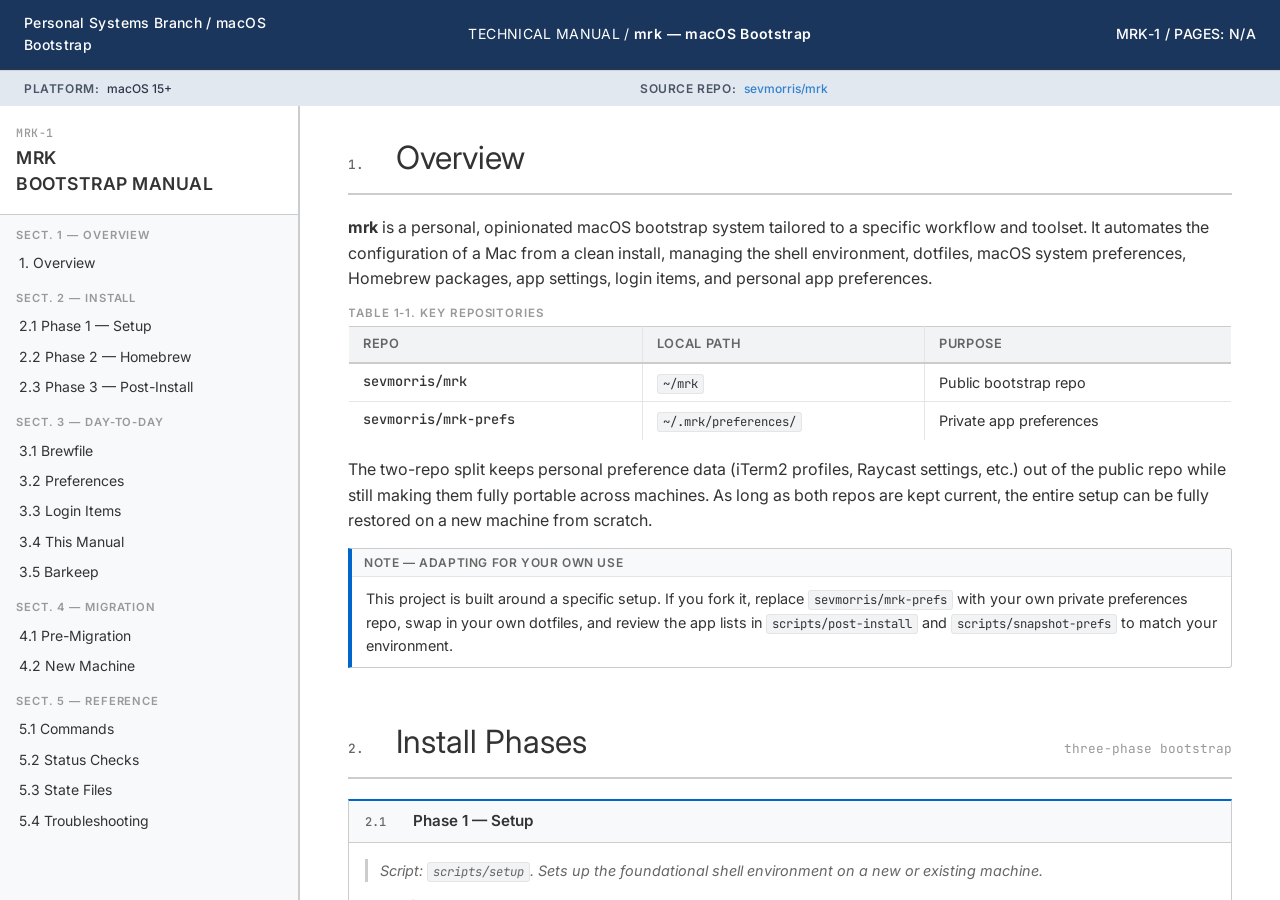
==== docs/index.html @ 79328a85 "docs: audit fixes — consistency and accuracy pass - defaults/index.html: macOS 14+ → macOS 15+ - mrk" ====
<!DOCTYPE html>
<html lang="en">
<head>
  <meta charset="UTF-8">
  <meta name="viewport" content="width=device-width, initial-scale=1.0">
  <title>MRK-1 — mrk macOS Bootstrap Manual</title>
  <link rel="preconnect" href="https://fonts.googleapis.com">
  <link rel="preconnect" href="https://fonts.gstatic.com" crossorigin>
  <link href="https://fonts.googleapis.com/css2?family=Inter:wght@300;400;500;600&family=JetBrains+Mono:wght@400;500&display=swap" rel="stylesheet">
  <style>
    :root {
      --color-primary:              #0066cc;
      --color-text:                 #333333;
      --color-text-secondary:       #666666;
      --color-text-tertiary:        #999999;
      --color-border:               #cccccc;
      --color-border-light:         #e5e5e5;
      --color-background:           #ffffff;
      --color-background-secondary: #f8f9fa;
      --color-background-tertiary:  #f1f3f4;
      --color-danger:               #dc3545;
      --color-warning-dark:         #7a5500;
      --font-family-base: Inter, -apple-system, BlinkMacSystemFont, "Segoe UI", Helvetica, Arial, sans-serif;
      --font-family-mono: "JetBrains Mono", "SF Mono", Monaco, "Cascadia Code", "Roboto Mono", Consolas, "Courier New", monospace;
      --sidebar-width: 300px;
    }

    *, *::before, *::after { box-sizing: border-box; margin: 0; padding: 0; }
    html { scroll-behavior: smooth; }

    body {
      font-family: var(--font-family-base);
      font-size: 16px;
      background: var(--color-background);
      color: var(--color-text);
      line-height: 1.6;
      overflow-x: hidden;
    }

    /* Fixed Header Layout */
    .main-header {
      position: fixed;
      top: 0;
      left: 0;
      right: 0;
      z-index: 200;
    }

    .layout {
      display: flex;
      min-height: 100vh;
      padding-top: 100px; /* Space for fixed header */
    }

    /* ─── Sidebar ─────────────────────────────────────────────── */
    nav {
      position: fixed;
      left: 0;
      top: 100px;
      height: calc(100vh - 100px);
      width: var(--sidebar-width);
      min-width: var(--sidebar-width);
      background: var(--color-background-secondary);
      border-right: 2px solid var(--color-border);
      overflow-y: auto;
      flex-shrink: 0;
      z-index: 100;
      display: flex;
      flex-direction: column;
      flex-shrink: 0;
    }
    .nav-header {
      padding: 1.5rem 1rem 1rem;
      border-bottom: 1px solid var(--color-border);
      background: var(--color-background);
    }
    .nav-to-num {
      font-family: var(--font-family-mono);
      font-size: 0.72rem;
      font-weight: 500;
      letter-spacing: 0.05em;
      text-transform: uppercase;
      color: var(--color-text-tertiary);
      display: block;
      margin-bottom: 4px;
    }
    .nav-title {
      font-size: 1.1rem;
      font-weight: 600;
      line-height: 1.3;
      color: var(--color-text);
      letter-spacing: 0.5px;
      text-transform: uppercase;
    }
    nav a.section-head {
      display: block;
      padding: 0.75rem 1rem 0.2rem;
      font-size: 0.7rem;
      font-weight: 600;
      text-transform: uppercase;
      letter-spacing: 0.08em;
      color: var(--color-text-tertiary);
      text-decoration: none;
      pointer-events: none;
    }
    nav a:not(.section-head) {
      display: block;
      padding: 0.25rem 1rem;
      font-size: 0.875rem;
      color: var(--color-text);
      text-decoration: none;
      border-left: 3px solid transparent;
      transition: all 0.15s ease;
    }
    nav a:not(.section-head):hover {
      background: var(--color-background-tertiary);
      border-left-color: var(--color-primary);
      color: var(--color-primary);
    }

    /* ─── Page wrapper ────────────────────────────────────────── */
    main {
      flex: 1;
      margin-left: var(--sidebar-width);
      height: calc(100vh - 100px);
      overflow-y: auto;
      background: var(--color-background);
      min-width: 0;
      display: flex;
      flex-direction: column;
    }

    /* ─── Document masthead ───────────────────────────────────── */
    .doc-masthead {
      background-color: #1a365d;
      color: #fff;
      padding: 0.75rem 1.5rem;
      display: flex;
      align-items: center;
      font-size: 0.875rem;
      font-weight: 500;
      letter-spacing: 0.025em;
      border-bottom: 1px solid #2d3748;
    }
    .masthead-org {
      flex: 1;
      text-align: left;
    }
    .masthead-center { 
      flex: 2;
      text-align: center;
      font-weight: 400;
    }
    .masthead-center strong {
      font-weight: 600;
    }
    .masthead-meta {
      flex: 1;
      text-align: right;
    }
    .doc-infobar {
      display: flex;
      background-color: #e2e8f0;
      color: #2d3748;
      padding: 0.5rem 1.5rem;
      border-top: 1px solid #cbd5e0;
      font-size: 0.75rem;
      font-weight: 500;
    }
    .infobar-cell {
      flex: 1;
      display: flex;
      gap: 0.5rem;
    }
    .infobar-cell .lbl {
      font-weight: 600;
      color: #4a5568;
      text-transform: uppercase;
      letter-spacing: 0.05em;
    }
    .infobar-cell .val {
      color: #2d3748;
    }
    .infobar-cell .val a {
      color: #3182ce;
      text-decoration: none;
    }
    .infobar-cell .val a:hover {
      text-decoration: underline;
    }

    /* ─── Content ─────────────────────────────────────────────── */
    .content {
      padding: 2rem 3rem 5rem;
      flex: 1;
    }

    section { margin-bottom: 3rem; }

    .section-heading {
      display: flex;
      align-items: baseline;
      gap: 0.75rem;
      border-bottom: 2px solid var(--color-border);
      padding-bottom: 0.625rem;
      margin-bottom: 1.25rem;
    }
    .section-num {
      font-family: var(--font-family-mono);
      font-size: 0.8rem;
      font-weight: 500;
      color: var(--color-text-secondary);
      min-width: 36px;
    }
    h2 {
      font-size: 2rem;
      font-weight: 400;
      color: var(--color-text);
    }
    .section-sub {
      font-size: 0.8rem;
      color: var(--color-text-tertiary);
      font-family: var(--font-family-mono);
      margin-left: auto;
    }

    p { margin-bottom: 0.75rem; }
    a { color: var(--color-primary); text-decoration: none; }
    a:hover { text-decoration: underline; }

    ul, ol { padding-left: 1.5rem; margin-bottom: 0.75rem; }
    li { margin-bottom: 0.3rem; line-height: 1.55; }

    code {
      font-family: var(--font-family-mono);
      font-size: 0.85em;
      background: var(--color-background-tertiary);
      border: 1px solid var(--color-border-light);
      padding: 1px 5px;
      border-radius: 3px;
    }
    pre {
      font-family: var(--font-family-mono);
      font-size: 0.875rem;
      background: var(--color-background-tertiary);
      border: 1px solid var(--color-border);
      border-left: 4px solid var(--color-primary);
      padding: 0.75rem 1rem;
      overflow-x: auto;
      margin-bottom: 0.75rem;
      line-height: 1.5;
      border-radius: 0 3px 3px 0;
    }
    pre code { background: none; border: none; padding: 0; }

    /* ─── Procedure blocks ────────────────────────────────────── */
    .proc {
      border: 1px solid var(--color-border);
      border-top: 2px solid var(--color-primary);
      margin-bottom: 1.5rem;
      border-radius: 0 0 3px 3px;
      overflow: hidden;
    }
    .proc-header {
      background: var(--color-background-secondary);
      border-bottom: 1px solid var(--color-border);
      padding: 0.5rem 1rem;
      display: flex;
      align-items: baseline;
      gap: 0.625rem;
    }
    .proc-num {
      font-family: var(--font-family-mono);
      font-size: 0.75rem;
      font-weight: 500;
      color: var(--color-text-secondary);
      min-width: 38px;
    }
    .proc-header h3 {
      font-size: 0.95rem;
      font-weight: 600;
      color: var(--color-text);
    }
    .proc-body { padding: 1rem; background: var(--color-background); }
    .proc-body .desc {
      font-size: 0.9rem;
      color: var(--color-text-secondary);
      font-style: italic;
      margin-bottom: 0.75rem;
      padding-left: 0.75rem;
      border-left: 3px solid var(--color-border);
    }
    .proc-body ul  { font-size: 0.9rem; }
    .proc-body ol  { font-size: 0.9rem; }
    .proc-body pre { margin-bottom: 0.625rem; }

    /* ─── Callout boxes ───────────────────────────────────────── */
    .callout {
      border: 1px solid var(--color-border);
      border-left: 4px solid var(--color-primary);
      margin: 0.875rem 0;
      border-radius: 0 3px 3px 0;
      overflow: hidden;
    }
    .callout-label {
      display: block;
      background: var(--color-background-secondary);
      color: var(--color-text-secondary);
      font-weight: 600;
      font-size: 0.75rem;
      letter-spacing: 0.05em;
      text-transform: uppercase;
      padding: 4px 12px;
      border-bottom: 1px solid var(--color-border-light);
    }
    .callout-body {
      padding: 0.625rem 0.875rem;
      font-size: 0.9rem;
    }
    .callout-warn {
      border-left-color: var(--color-danger);
    }
    .callout-warn .callout-label {
      background: #fdf2f2;
      color: var(--color-danger);
    }
    .callout-caution {
      border-left-color: #e6a800;
    }
    .callout-caution .callout-label {
      background: #fffdf0;
      color: var(--color-warning-dark);
    }

    /* ─── Tables ──────────────────────────────────────────────── */
    .ref-table {
      width: 100%;
      border-collapse: collapse;
      border: 1px solid var(--color-border);
      margin-bottom: 1rem;
      font-size: 0.9rem;
      border-radius: 3px;
      overflow: hidden;
    }
    .ref-table caption {
      caption-side: top;
      text-align: left;
      font-size: 0.72rem;
      font-weight: 600;
      text-transform: uppercase;
      letter-spacing: 0.08em;
      color: var(--color-text-tertiary);
      padding-bottom: 4px;
    }
    .ref-table th {
      text-align: left;
      font-size: 0.8rem;
      font-weight: 600;
      text-transform: uppercase;
      letter-spacing: 0.05em;
      padding: 7px 14px;
      border-bottom: 2px solid var(--color-border);
      border-right: 1px solid var(--color-border-light);
      background: var(--color-background-tertiary);
      color: var(--color-text-secondary);
    }
    .ref-table th:last-child { border-right: none; }
    .ref-table td {
      padding: 7px 14px;
      border-bottom: 1px solid var(--color-border-light);
      border-right: 1px solid var(--color-border-light);
      vertical-align: top;
    }
    .ref-table td:last-child { border-right: none; }
    .ref-table tr:last-child td { border-bottom: none; }
    .ref-table td:first-child {
      font-family: var(--font-family-mono);
      font-size: 0.85rem;
      white-space: nowrap;
      font-weight: 500;
    }

    /* ─── Footer ──────────────────────────────────────────────── */
    .doc-footer {
      border-top: 2px solid var(--color-border);
      padding: 0.625rem 3rem;
      display: flex;
      justify-content: space-between;
      font-size: 0.72rem;
      font-family: var(--font-family-mono);
      font-weight: 500;
      text-transform: uppercase;
      letter-spacing: 0.05em;
      color: var(--color-text-tertiary);
      background: var(--color-background-secondary);
    }

    /* ─── Responsive ──────────────────────────────────────────── */
    @media (max-width: 860px) {
      .layout {
        flex-direction: column;
        height: auto;
        padding-top: 120px; /* More space for mobile header */
      }
      
      .doc-masthead {
        flex-direction: column;
        gap: 0.5rem;
        text-align: center;
        padding: 1rem 1rem 0.75rem;
      }
      .masthead-org,
      .masthead-center, 
      .masthead-meta {
        flex: none;
        text-align: center;
      }
      .doc-infobar {
        flex-wrap: wrap;
        gap: 0.5rem;
        padding: 0.75rem 1rem;
      }
      .infobar-cell {
        flex: 1 1 50%;
        min-width: 0;
      }
      
      nav {
        position: relative;
        height: auto;
        width: 100%;
        min-width: 0;
        top: auto;
        border-right: none;
        border-bottom: 2px solid var(--color-border);
        flex-direction: row;
        flex-wrap: wrap;
        padding: 4px 0;
        overflow-x: auto;
      }
      .nav-header { display: none; }
      nav a.section-head { display: none; }
      nav a:not(.section-head) { white-space: nowrap; padding: 4px 10px; }
      
      main {
        margin-left: 0;
        height: auto;
      }
      
      .content { padding: 1.75rem 1.25rem 3.75rem; }
      .doc-footer { padding: 0.625rem 1.25rem; }
    }
  </style>
</head>
<body>

<!-- Blue Header Banner -->
<header class="main-header">
  <div class="doc-masthead">
    <div class="masthead-org">Personal Systems Branch / macOS Bootstrap</div>
    <div class="masthead-center">TECHNICAL MANUAL / <strong>mrk — macOS Bootstrap</strong></div>
    <div class="masthead-meta">MRK-1 / PAGES: N/A</div>
  </div>
  <div class="doc-infobar">
    <div class="infobar-cell">
      <span class="lbl">PLATFORM:</span>
      <span class="val">macOS 15+</span>
    </div>
    <div class="infobar-cell">
      <span class="lbl">SOURCE REPO:</span>
      <span class="val"><a href="https://github.com/sevmorris/mrk">sevmorris/mrk</a></span>
    </div>
  </div>
</header>

<div class="layout">

<nav>
  <div class="nav-header">
    <span class="nav-to-num">MRK-1</span>
    <span class="nav-title">mrk<br>Bootstrap Manual</span>
  </div>
  <a class="section-head">Sect. 1 — Overview</a>
  <a href="#overview">1. Overview</a>
  <a class="section-head">Sect. 2 — Install</a>
  <a href="#phase1">2.1 Phase 1 — Setup</a>
  <a href="#phase2">2.2 Phase 2 — Homebrew</a>
  <a href="#phase3">2.3 Phase 3 — Post-Install</a>
  <a class="section-head">Sect. 3 — Day-to-Day</a>
  <a href="#brewfile">3.1 Brewfile</a>
  <a href="#prefs">3.2 Preferences</a>
  <a href="#login-items">3.3 Login Items</a>
  <a href="#this-manual">3.4 This Manual</a>
  <a href="#barkeep">3.5 Barkeep</a>
  <a class="section-head">Sect. 4 — Migration</a>
  <a href="#pre-migration">4.1 Pre-Migration</a>
  <a href="#new-machine">4.2 New Machine</a>
  <a class="section-head">Sect. 5 — Reference</a>
  <a href="#commands">5.1 Commands</a>
  <a href="#status-checks">5.2 Status Checks</a>
  <a href="#state-files">5.3 State Files</a>
  <a href="#troubleshooting">5.4 Troubleshooting</a>
</nav>

<main>

  <div class="content">

    <!-- ═══════════════════════════════════════════════════════════ -->
    <section id="overview">
      <div class="section-heading">
        <span class="section-num">1.</span>
        <h2>Overview</h2>
      </div>
      <p><strong>mrk</strong> is a personal, opinionated macOS bootstrap system tailored to a specific workflow and toolset. It automates the configuration of a Mac from a clean install, managing the shell environment, dotfiles, macOS system preferences, Homebrew packages, app settings, login items, and personal app preferences.</p>

      <table class="ref-table">
        <caption>Table 1-1. Key Repositories</caption>
        <thead>
          <tr><th>Repo</th><th>Local Path</th><th>Purpose</th></tr>
        </thead>
        <tbody>
          <tr><td>sevmorris/mrk</td><td><code>~/mrk</code></td><td>Public bootstrap repo</td></tr>
          <tr><td>sevmorris/mrk-prefs</td><td><code>~/.mrk/preferences/</code></td><td>Private app preferences</td></tr>
        </tbody>
      </table>

      <p>The two-repo split keeps personal preference data (iTerm2 profiles, Raycast settings, etc.) out of the public repo while still making them fully portable across machines. As long as both repos are kept current, the entire setup can be fully restored on a new machine from scratch.</p>

      <div class="callout">
        <span class="callout-label">Note — Adapting for Your Own Use</span>
        <div class="callout-body">This project is built around a specific setup. If you fork it, replace <code>sevmorris/mrk-prefs</code> with your own private preferences repo, swap in your own dotfiles, and review the app lists in <code>scripts/post-install</code> and <code>scripts/snapshot-prefs</code> to match your environment.</div>
      </div>
    </section>

    <!-- ═══════════════════════════════════════════════════════════ -->
    <section>
      <div class="section-heading">
        <span class="section-num">2.</span>
        <h2>Install Phases</h2>
        <span class="section-sub">three-phase bootstrap</span>
      </div>

      <div class="proc" id="phase1">
        <div class="proc-header">
          <span class="proc-num">2.1</span>
          <h3>Phase 1 — Setup</h3>
        </div>
        <div class="proc-body">
          <p class="desc">Script: <code>scripts/setup</code>. Sets up the foundational shell environment on a new or existing machine.</p>
          <p><strong>What it does:</strong></p>
          <ul>
            <li>Installs Xcode Command Line Tools if not present</li>
            <li>Links everything in <code>dotfiles/</code> into <code>$HOME</code> as symlinks (automatic backups of any existing files go to <code>~/.mrk/backups/</code>)</li>
            <li>Links <code>scripts/</code> and <code>bin/</code> into <code>~/bin</code> so tools are on PATH. Scripts that would shadow system commands are linked with an <code>mrk-</code> prefix: <code>brew</code> → <code>mrk-brew</code>, <code>setup</code> → <code>mrk-setup</code>, <code>install</code> → <code>mrk-install</code>, <code>post-install</code> → <code>mrk-post-install</code>, <code>uninstall</code> → <code>mrk-uninstall</code>, <code>defaults.sh</code> → <code>mrk-defaults</code></li>
            <li>Applies macOS system preferences via <code>scripts/defaults.sh</code></li>
            <li>Sets Zsh as the login shell if it isn't already</li>
            <li>Generates a rollback script at <code>~/.mrk/defaults-rollback.sh</code></li>
          </ul>

          <table class="ref-table" style="margin-top:14px;">
            <caption>Table 2.1-1. Managed Dotfiles</caption>
            <thead><tr><th>File</th><th>Purpose</th></tr></thead>
            <tbody>
              <tr><td>.aliases</td><td>Shell aliases</td></tr>
              <tr><td>.gitconfig</td><td>Git configuration</td></tr>
              <tr><td>.hushlogin</td><td>Suppresses "Last login" terminal message</td></tr>
              <tr><td>.zprofile</td><td>Zsh login shell profile</td></tr>
              <tr><td>.zshenv</td><td>Zsh environment variables</td></tr>
              <tr><td>.zshrc</td><td>Zsh interactive shell config</td></tr>
              <tr><td>Makefile</td><td>mrk commands available from <code>~/</code></td></tr>
            </tbody>
          </table>

          <pre><code>make setup                      # Full Phase 1
make setup --only dotfiles      # Link dotfiles only
make setup --only tools         # Link scripts/bin only
make setup --only defaults      # Apply macOS defaults only
make setup --only ext           # Run external dotfiles repo hooks only
make setup --dry-run            # Preview changes without applying
make setup --validate           # Check prerequisites before running
make setup --continue-on-error  # Continue remaining phases if one fails</code></pre>

          <div class="callout">
            <span class="callout-label">Environment Variables</span>
            <div class="callout-body">
              <code>MRK_DOTFILES_REPO=&lt;git-url&gt;</code> — if set, clones the repo to <code>~/.dotfiles</code> and runs <code>script/setup</code> and <code>script/strap-after-setup</code> from it (enables modular external dotfile hooks).<br><br>
              <code>MRK_LOGIN_MSG=&lt;message&gt;</code> — if set, writes a login window message (requires sudo). The change is included in the defaults rollback script.
            </div>
          </div>
        </div>
      </div>

      <div class="proc" id="phase2">
        <div class="proc-header">
          <span class="proc-num">2.2</span>
          <h3>Phase 2 — Homebrew</h3>
        </div>
        <div class="proc-body">
          <p class="desc">Script: <code>scripts/brew</code>. Installs Homebrew and all packages listed in the <code>Brewfile</code>.</p>
          <p><strong>What it does:</strong></p>
          <ul>
            <li>Installs Homebrew if not present</li>
            <li>Runs <code>brew bundle install</code> from the Brewfile</li>
            <li>For packages not previously installed, presents an interactive selection prompt — formulae are shown with inline descriptions so you can make an informed choice</li>
            <li>Uses mrk-picker TUI if available, falls back to <code>gum choose</code></li>
            <li>Mac App Store (<code>mas</code>) entries in the Brewfile are silently skipped — MAS support was removed due to reliability issues. App Store apps must be reinstalled manually from Purchases.</li>
          </ul>
          <pre><code>make brew</code></pre>
        </div>
      </div>

      <div class="proc" id="phase3">
        <div class="proc-header">
          <span class="proc-num">2.3</span>
          <h3>Phase 3 — Post-Install</h3>
        </div>
        <div class="proc-body">
          <p class="desc">Script: <code>scripts/post-install</code>. Configures installed apps. Must be run after Phase 2.</p>
          <p><strong>What it does:</strong></p>
          <ul>
            <li><strong>Topgrade:</strong> Links <code>assets/topgrade.toml</code> to <code>~/.config/topgrade.toml</code></li>
            <li><strong>Browsers:</strong> Applies Safari defaults, Chrome/Brave managed policies, Helium defaults; opens browser extension install URLs from <code>assets/browsers/safari-extensions.txt</code>, <code>chrome-extensions.txt</code>, and <code>brave-extensions.txt</code> if those files exist</li>
            <li><strong>App defaults:</strong> Applies <code>defaults write</code> settings via dedicated scripts for Audio Hijack, Fission, AlDente, and all Rogue Amoeba apps (update settings)</li>
            <li><strong>Barkeep:</strong> Downloads and installs Barkeep from the latest GitHub release. Skipped if <code>/Applications/Barkeep.app</code> already exists — to update, use Barkeep itself or remove the app first</li>
            <li><strong>Preferences auto-pull:</strong> If <code>~/.mrk/preferences/</code> is absent and SSH is authenticated, automatically clones <code>mrk-prefs</code></li>
            <li><strong>Plist imports (15 apps):</strong> Non-destructive — skips any app that already has a preferences file</li>
            <li><strong>App Support restore:</strong> Restores Loopback (devices, routing) and SoundSource (presets, sources) configuration files — non-destructive, skips if files already exist</li>
            <li><strong>Login items:</strong> Registers AlDente,BetterSnapTool,Bitwarden,Chrono Plus,Dropbox,Hammerspoon,Ice,NordPass,Raycast,SoundSource,Stats</li>
          </ul>

          <table class="ref-table" style="margin-top:14px;">
            <caption>Table 2.3-1. Managed App Preferences</caption>
            <thead><tr><th>App</th><th>Notes</th></tr></thead>
            <tbody>
              <tr><td>BetterSnapTool</td><td>Plist imported</td></tr>
              <tr><td>Ice</td><td>Plist imported</td></tr>
              <tr><td>iTerm2</td><td>Plist imported</td></tr>
              <tr><td>Raycast</td><td>Plist imported</td></tr>
              <tr><td>Stats</td><td>Plist imported</td></tr>
              <tr><td>Loopback</td><td>Plist + App Support files</td></tr>
              <tr><td>SoundSource</td><td>Plist + App Support files</td></tr>
              <tr><td>Audio Hijack</td><td>Plist imported</td></tr>
              <tr><td>Farrago</td><td>Plist imported</td></tr>
              <tr><td>Piezo</td><td>Plist imported</td></tr>
              <tr><td>Typora</td><td>Plist imported</td></tr>
              <tr><td>Hot</td><td>Plist imported</td></tr>
              <tr><td>Keka</td><td>Plist imported</td></tr>
              <tr><td>TimeMachineEditor</td><td>Plist imported</td></tr>
              <tr><td>MacWhisper</td><td>Plist imported</td></tr>
            </tbody>
          </table>

          <pre><code>make post-install</code></pre>
        </div>
      </div>

      <div class="callout">
        <span class="callout-label">Note — Full Install</span>
        <div class="callout-body">Run all three phases in sequence with <code>make all</code>, then reload the shell with <code>exec zsh</code>.</div>
      </div>
    </section>

    <!-- ═══════════════════════════════════════════════════════════ -->
    <section>
      <div class="section-heading">
        <span class="section-num">3.</span>
        <h2>Day-to-Day Workflow</h2>
        <span class="section-sub">ongoing maintenance</span>
      </div>

      <div class="proc" id="brewfile">
        <div class="proc-header">
          <span class="proc-num">3.1</span>
          <h3>Keeping the Brewfile Current</h3>
        </div>
        <div class="proc-body">
          <p class="desc">Two tools cover day-to-day Brewfile management.</p>

          <p><strong><code>bf</code></strong> — interactive TUI for browsing, adding, deleting, moving, and pruning Brewfile entries:</p>
          <pre><code>bf                    # Open the Brewfile manager TUI
bf --help             # Show keys and options</code></pre>
          <p>Key operations: <strong>a</strong> add · <strong>d</strong> delete · <strong>m</strong> move · <strong>g</strong> toggle greedy · <strong>p</strong> prune uninstalled · <strong>/</strong> search · <strong>w</strong> write · <strong>c</strong> commit</p>
          <p><strong>Prune mode</strong> (<code>p</code>) — fetches <code>brew list</code>, shows all Brewfile entries not currently installed. Space to mark, <code>a</code> to toggle all, <code>enter</code> to delete marked entries.</p>

          <p><strong><code>sync</code></strong> — scan installed packages, diff against the Brewfile, and add anything missing:</p>
          <pre><code>sync                  # Interactive — opens mrk-picker TUI to select packages
sync -n               # Dry run — show what would be added, make no changes
sync -c               # Auto-commit the Brewfile after updating
sync -p               # Prune — remove Brewfile entries for packages no longer installed</code></pre>

          <p><strong>How sync works:</strong></p>
          <ol>
            <li>Reads the Brewfile to build a list of already-tracked packages</li>
            <li>Runs <code>brew leaves</code> (top-level formulae) and <code>brew list --cask</code> to see what's installed</li>
            <li>Computes the diff — packages installed but not yet in the Brewfile</li>
            <li>Opens <strong>mrk-picker</strong> TUI: use <code>Space</code> to select, <code>Enter</code> to confirm, <code>q</code> to quit</li>
            <li>Prompts via <code>gum</code> to choose which Brewfile section each formula goes into</li>
            <li>Casks are auto-assigned to the existing cask section</li>
            <li>Inserts each entry alphabetically within its section</li>
          </ol>

          <div class="callout">
            <span class="callout-label">Note</span>
            <div class="callout-body">The mrk-picker binary lives at <code>bin/mrk-picker</code> (gitignored, platform-specific). If it's missing, rebuild it with <code>make picker</code>.</div>
          </div>
        </div>
      </div>

      <div class="proc" id="prefs">
        <div class="proc-header">
          <span class="proc-num">3.2</span>
          <h3>Keeping App Preferences Current</h3>
        </div>
        <div class="proc-body">
          <p class="desc">After configuring an app, capture and push the preferences.</p>

          <p><strong><code>snapshot-prefs</code></strong> — export all managed app preferences and push to the private repo:</p>
          <pre><code>snapshot-prefs</code></pre>

          <p><strong>How it works:</strong></p>
          <ol>
            <li>Exports the preference plist for each managed app using <code>defaults export</code></li>
            <li>Commits all changes to <code>~/.mrk/preferences/</code> with a timestamped message</li>
            <li>Pushes to <code>sevmorris/mrk-prefs</code> on GitHub</li>
          </ol>
          <p>Snapshots are idempotent — if nothing changed, it reports "No changes to push."</p>

          <p><strong><code>pull-prefs</code></strong> — clone or update preferences from the private repo:</p>
          <pre><code>pull-prefs</code></pre>
          <p>Clones <code>mrk-prefs</code> into <code>~/.mrk/preferences/</code> if it doesn't exist, or fast-forward pulls if it does.</p>

          <div class="callout">
            <span class="callout-label">Note</span>
            <div class="callout-body"><code>make post-install</code> runs <code>pull-prefs</code> automatically if <code>~/.mrk/preferences/</code> is absent and your SSH key is authenticated with GitHub.</div>
          </div>
        </div>
      </div>

      <div class="proc" id="login-items">
        <div class="proc-header">
          <span class="proc-num">3.3</span>
          <h3>Keeping Login Items Current</h3>
        </div>
        <div class="proc-body">
          <p class="desc"><code>sync-login-items</code> diffs the system's current login items against the list tracked in <code>scripts/post-install</code> and syncs them.</p>

          <pre><code>sync-login-items          # Interactive — select items to add or remove
sync-login-items -n       # Dry run — show what would change, make no changes
sync-login-items -c       # Auto-commit changes after updating</code></pre>

          <p><strong>How it works:</strong></p>
          <ol>
            <li>Reads the system's current login items via AppleScript</li>
            <li>Parses tracked <code>add_login_item</code> calls from <code>scripts/post-install</code></li>
            <li>Computes the diff: items on the system but not tracked, and tracked items no longer on the system</li>
            <li>Opens an interactive selector (<code>gum</code>) to choose which items to add or remove</li>
            <li>Updates <code>scripts/post-install</code> to reflect the new set</li>
            <li>Also updates <code>docs/manual.md</code> and <code>docs/index.html</code> with the new login items list</li>
          </ol>
        </div>
      </div>

      <div class="proc" id="this-manual">
        <div class="proc-header">
          <span class="proc-num">3.4</span>
          <h3>Updating This Manual</h3>
        </div>
        <div class="proc-body">
          <p class="desc">The manual is a hand-authored HTML document at <code>docs/index.html</code>. Edit it directly and commit both it and <code>docs/manual.md</code> (the prose reference).</p>
          <pre><code># Edit the manual
$EDITOR ~/mrk/docs/index.html

# Commit and push
cd ~/mrk
git add docs/index.html docs/manual.md
git commit -m "docs: update manual"
git push</code></pre>
          <div class="callout">
            <span class="callout-label">Note</span>
            <div class="callout-body">GitHub Pages picks up the change automatically — <a href="https://sevmorris.github.io/mrk">sevmorris.github.io/mrk</a> updates within a minute of the push.</div>
          </div>
        </div>
      </div>

      <div class="proc" id="barkeep">
        <div class="proc-header">
          <span class="proc-num">3.5</span>
          <h3>Barkeep</h3>
        </div>
        <div class="proc-body">
          <p class="desc"><strong>Barkeep</strong> is a native macOS app (SwiftUI) for visually managing your Brewfile. Three-pane interface for browsing entries, viewing package details (man pages, tldr examples, reverse dependencies), and running Homebrew operations — all without touching the terminal.</p>

          <p>Barkeep has its own repository at <a href="https://github.com/sevmorris/Barkeep">github.com/sevmorris/Barkeep</a>. See its README for build instructions and releases.</p>

          <div class="callout callout-caution">
            <span class="callout-label">Caution — First Launch</span>
            <div class="callout-body">macOS may quarantine the app on first run. Clear the quarantine flag with: <code>xattr -cr /Applications/Barkeep.app</code></div>
          </div>
        </div>
      </div>
    </section>

    <!-- ═══════════════════════════════════════════════════════════ -->
    <section>
      <div class="section-heading">
        <span class="section-num">4.</span>
        <h2>Migration</h2>
        <span class="section-sub">machine transfers</span>
      </div>

      <div class="proc" id="pre-migration">
        <div class="proc-header">
          <span class="proc-num">4.1</span>
          <h3>Before Migrating to a New Machine</h3>
        </div>
        <div class="proc-body">
          <p class="desc">Run these steps on the <strong>old machine</strong> before transferring.</p>

          <p><strong>1. Sync the Brewfile</strong></p>
          <pre><code>sync -c</code></pre>
          <p>Captures any packages installed since the last sync and commits the updated Brewfile.</p>

          <p><strong>2. Snapshot app preferences</strong></p>
          <pre><code>snapshot-prefs</code></pre>
          <p>Exports and pushes all app preference plists plus Application Support files. Verify "Pushed to git@github.com:sevmorris/mrk-prefs.git" appears in the output.</p>

          <p><strong>3. Push any pending mrk changes</strong></p>
          <pre><code>cd ~/mrk
git status
git push</code></pre>

          <p><strong>4. Verify SSH authentication</strong></p>
          <pre><code>ssh -T git@github.com
# Expected: Hi sevmorris! You've successfully authenticated...</code></pre>
          <p>The new machine needs your SSH key to auto-pull mrk-prefs during <code>make post-install</code>.</p>

          <p><strong>5. Note anything not covered by mrk</strong></p>
          <ul>
            <li>App Store apps (manually reinstall from Purchases)</li>
            <li>Software licenses (export from your license manager)</li>
            <li>Any manual system settings not captured by <code>defaults write</code></li>
            <li>VPN configurations, certificates, etc.</li>
          </ul>
        </div>
      </div>

      <div class="proc" id="new-machine">
        <div class="proc-header">
          <span class="proc-num">4.2</span>
          <h3>Setting Up a New Machine</h3>
        </div>
        <div class="proc-body">
          <p class="desc">Prerequisites: macOS 15 or later, active internet connection, GitHub SSH key (or ability to create one).</p>

          <p><strong>Step 1 — Clone mrk</strong></p>
          <p>If SSH is already set up:</p>
          <pre><code>git clone git@github.com:sevmorris/mrk.git ~/mrk</code></pre>
          <p>On a fresh machine without SSH configured, clone over HTTPS first:</p>
          <pre><code>git clone https://github.com/sevmorris/mrk.git ~/mrk</code></pre>

          <p><strong>Step 2 — Phase 1: Shell &amp; Dotfiles</strong></p>
          <pre><code>cd ~/mrk
make setup
exec zsh        # Reload shell to pick up dotfiles and ~/bin</code></pre>

          <p><strong>Step 3 — (If needed) Add SSH Key to GitHub</strong></p>
          <p>If you cloned over HTTPS, add your SSH key now before Phase 3:</p>
          <pre><code>ssh-keygen -t ed25519 -C "your-email@example.com"
cat ~/.ssh/id_ed25519.pub | pbcopy
# Add to: github.com → Settings → SSH and GPG keys → New SSH key
ssh -T git@github.com</code></pre>

          <p><strong>Step 4 — Phase 2: Homebrew</strong></p>
          <pre><code>make brew</code></pre>
          <p>Installs Homebrew (if needed) and all packages from the Brewfile.</p>

          <p><strong>Step 5 — Phase 3: App Configuration</strong></p>
          <pre><code>make post-install</code></pre>
          <p>Configures apps, imports personal preferences, and sets up login items. If <code>~/.mrk/preferences/</code> was not auto-pulled:</p>
          <pre><code>pull-prefs
make post-install   # Re-run to import plists</code></pre>

          <p><strong>Step 6 — Verify the Installation</strong></p>
          <pre><code>make status     # Check dotfiles, tools, shell, Homebrew, Brewfile packages
make doctor     # Run full diagnostics</code></pre>

          <div class="callout">
            <span class="callout-label">Note — One-Command Install</span>
            <div class="callout-body">All three phases can be run together: <code>make all &amp;&amp; exec zsh</code></div>
          </div>
        </div>
      </div>
    </section>

    <!-- ═══════════════════════════════════════════════════════════ -->
    <section id="commands">
      <div class="section-heading">
        <span class="section-num">5.1</span>
        <h2>Command Reference</h2>
        <span class="section-sub">all make targets</span>
      </div>

      <p><code>~/Makefile</code> is deployed automatically by <code>make setup</code> via <code>dotfiles/</code>. Run <code>make help</code> from <code>~/</code> to see all commands from both this file and <code>mrk/</code>.</p>

      <table class="ref-table">
        <caption>Table 5.1-1. Commands Available from Anywhere (~/Makefile)</caption>
        <thead><tr><th>Command</th><th>Description</th></tr></thead>
        <tbody>
          <tr><td>make sync</td><td>Sync installed Homebrew packages into the Brewfile</td></tr>
          <tr><td>make sync ARGS=-c</td><td>Sync and auto-commit the Brewfile</td></tr>
          <tr><td>make sync ARGS=-n</td><td>Dry run — preview additions without modifying</td></tr>
          <tr><td>make sync ARGS=-p</td><td>Prune — remove Brewfile entries for packages no longer installed</td></tr>
          <tr><td>make sync-login-items</td><td>Diff and sync system login items against post-install</td></tr>
          <tr><td>make snapshot-prefs</td><td>Export app preferences and push to mrk-prefs</td></tr>
          <tr><td>make pull-prefs</td><td>Clone or pull app preferences from mrk-prefs</td></tr>
          <tr><td>make picker</td><td>Build the mrk-picker TUI binary</td></tr>
          <tr><td>make bf</td><td>Build the bf Brewfile manager TUI binary</td></tr>
          <tr><td>make mrk-status</td><td>Build the mrk-status TUI health dashboard binary</td></tr>
          <tr><td>make build-tools</td><td>Build all Go TUI binaries (picker + bf + mrk-status)</td></tr>
          <tr><td>make help</td><td>Show all available commands</td></tr>
        </tbody>
      </table>

      <table class="ref-table">
        <caption>Table 5.1-2. Commands from ~/mrk/</caption>
        <thead><tr><th>Command</th><th>Description</th></tr></thead>
        <tbody>
          <tr><td>make all</td><td>Full install: setup + brew + post-install + TUI binaries</td></tr>
          <tr><td>make setup / make install</td><td>Phase 1: shell, dotfiles, macOS defaults</td></tr>
          <tr><td>make brew</td><td>Phase 2: Homebrew packages and casks</td></tr>
          <tr><td>make post-install</td><td>Phase 3: app configs and login items</td></tr>
          <tr><td>make dotfiles</td><td>Link dotfiles only</td></tr>
          <tr><td>make tools</td><td>Install CLI tools only</td></tr>
          <tr><td>make defaults</td><td>Apply macOS defaults only</td></tr>
          <tr><td>make trackpad</td><td>Apply macOS defaults including trackpad settings</td></tr>
          <tr><td>make harden</td><td>Apply macOS security hardening</td></tr>
          <tr><td>make update</td><td>Upgrade all packages (topgrade or brew upgrade)</td></tr>
          <tr><td>make updates</td><td>Run macOS software updates (softwareupdate -ia)</td></tr>
          <tr><td>make uninstall</td><td>Remove symlinks and undo setup</td></tr>
          <tr><td>make status</td><td>Run installation status check (bash fallback)</td></tr>
          <tr><td>make mrk-status</td><td>Build the mrk-status TUI health dashboard</td></tr>
          <tr><td>make doctor</td><td>Check ~/bin is on PATH; --fix adds it to .zshrc</td></tr>
          <tr><td>make fix-exec</td><td>Make all scripts and bin files executable</td></tr>
          <tr><td>make help</td><td>Show all available commands</td></tr>
        </tbody>
      </table>
    </section>

    <!-- ═══════════════════════════════════════════════════════════ -->
    <section id="status-checks">
      <div class="section-heading">
        <span class="section-num">5.2</span>
        <h2>Status Checks</h2>
        <span class="section-sub">status / mrk-status</span>
      </div>
      <p>Running <code>status</code> opens the interactive TUI health dashboard. Nine checks are shown with ✓/⚠/✗ indicators. Press <strong>f</strong> to run the suggested fix for any failing check, <strong>r</strong> to refresh.</p>
      <ul>
        <li><strong>Dotfiles</strong> — Which files are symlinked into <code>~/</code> and which are missing</li>
        <li><strong>Tools</strong> — Which scripts/bin symlinks are live in <code>~/bin</code> and which are broken</li>
        <li><strong>macOS Defaults</strong> — Whether defaults have been applied (rollback script present)</li>
        <li><strong>Security Hardening</strong> — Whether hardening has been applied</li>
        <li><strong>Backups</strong> — Number of dotfile backups in <code>~/.mrk/backups/</code></li>
        <li><strong>Shell</strong> — Current login shell (should be Zsh)</li>
        <li><strong>PATH</strong> — Whether <code>~/bin</code> is on the PATH</li>
        <li><strong>Homebrew</strong> — Version installed</li>
        <li><strong>Brewfile packages</strong> — Each formula and cask: ✓ installed or ✗ missing</li>
      </ul>
    </section>

    <!-- ═══════════════════════════════════════════════════════════ -->
    <section id="state-files">
      <div class="section-heading">
        <span class="section-num">5.3</span>
        <h2>State Files</h2>
        <span class="section-sub">~/.mrk/ (gitignored)</span>
      </div>
      <p>mrk writes runtime state to <code>~/.mrk/</code>, which is gitignored:</p>

      <table class="ref-table">
        <caption>Table 5.3-1. State File Reference</caption>
        <thead><tr><th>Path</th><th>Purpose</th></tr></thead>
        <tbody>
          <tr><td>~/.mrk/preferences/</td><td>Cloned from <code>sevmorris/mrk-prefs</code>; app plists + App Support files</td></tr>
          <tr><td>~/.mrk/backups/</td><td>Timestamped backups of dotfiles replaced during setup</td></tr>
          <tr><td>~/.mrk/defaults-rollback.sh</td><td>Shell script to undo all <code>defaults write</code> changes</td></tr>
          <tr><td>~/.mrk/hardening-rollback.sh</td><td>Shell script to undo security hardening</td></tr>
        </tbody>
      </table>

      <p>To undo macOS defaults applied by mrk:</p>
      <pre><code>bash ~/.mrk/defaults-rollback.sh</code></pre>
    </section>

    <!-- ═══════════════════════════════════════════════════════════ -->
    <section id="troubleshooting">
      <div class="section-heading">
        <span class="section-num">5.4</span>
        <h2>Troubleshooting</h2>
        <span class="section-sub">common problems</span>
      </div>

      <table class="ref-table">
        <caption>Table 5.4-1. Troubleshooting Reference</caption>
        <thead><tr><th>Problem</th><th>Solution</th></tr></thead>
        <tbody>
          <tr><td>make setup fails at Xcode CLT</td><td>Run <code>xcode-select --install</code>, wait for the GUI install dialog to complete, then re-run</td></tr>
          <tr><td>Dotfile conflict ("file exists")</td><td>Backup auto-created in <code>~/.mrk/backups/</code>; resolve manually then re-run</td></tr>
          <tr><td>post-install skips plist imports</td><td>SSH key not authenticated; run <code>pull-prefs</code> after adding key to GitHub</td></tr>
          <tr><td>mrk-picker not rendering</td><td>Rebuild the binary: <code>make picker</code></td></tr>
          <tr><td>~/bin not on PATH</td><td>Run <code>make doctor --fix</code> — automatically adds <code>~/bin</code> to PATH in <code>.zshrc</code></td></tr>
          <tr><td>Brewfile entry shows ✗ (missing)</td><td>Package name may differ from formula name; check with <code>brew info &lt;pkg&gt;</code></td></tr>
          <tr><td>sync exits with "nothing to add"</td><td>All installed packages are already in the Brewfile — nothing to do</td></tr>
          <tr><td>snapshot-prefs fails for an app</td><td>App is not installed or <code>defaults export</code> failed; check the app is running</td></tr>
          <tr><td>post-install login item already exists</td><td>Safe to ignore — <code>add_login_item</code> checks before adding</td></tr>
        </tbody>
      </table>
    </section>

  </div><!-- /content -->

  <footer class="doc-footer">
    <span>MRK-1</span>
    <span>mrk · Personal Systems</span>
  </footer>

</main>

</div> <!-- /layout -->

</body>
</html>
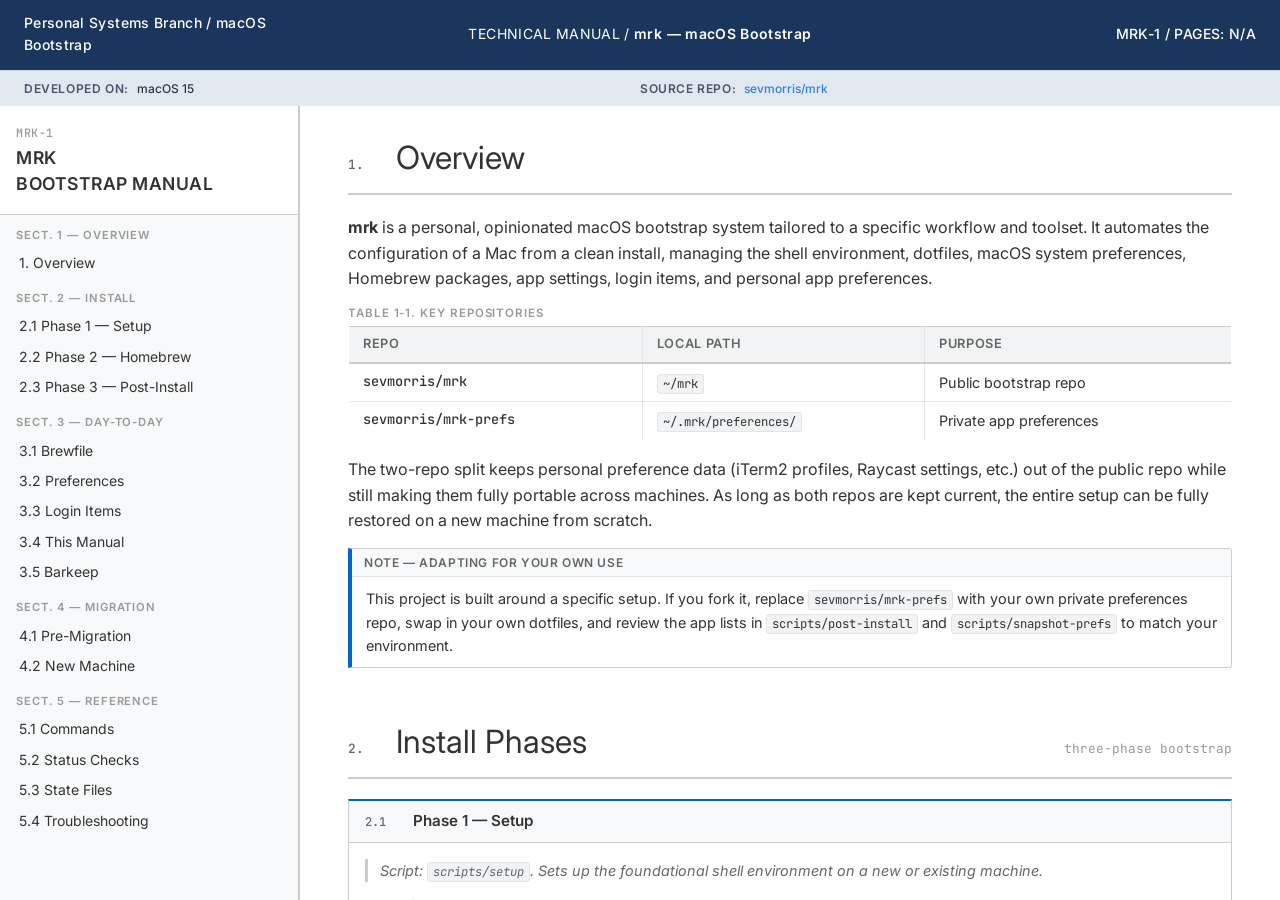
==== commit 73855710: "docs: soften macOS version claim — developed/confirmed on 15, not a hard minimum Co-Authored-By: Cla" ====
--- a/docs/index.html
+++ b/docs/index.html
@@ -463,8 +463,8 @@
   </div>
   <div class="doc-infobar">
     <div class="infobar-cell">
-      <span class="lbl">PLATFORM:</span>
-      <span class="val">macOS 15+</span>
+      <span class="lbl">DEVELOPED ON:</span>
+      <span class="val">macOS 15</span>
     </div>
     <div class="infobar-cell">
       <span class="lbl">SOURCE REPO:</span>
@@ -851,7 +851,7 @@
           <h3>Setting Up a New Machine</h3>
         </div>
         <div class="proc-body">
-          <p class="desc">Prerequisites: macOS 15 or later, active internet connection, GitHub SSH key (or ability to create one).</p>
+          <p class="desc">Prerequisites: macOS 15 (developed and confirmed; may work on 13/14), active internet connection, GitHub SSH key (or ability to create one).</p>
 
           <p><strong>Step 1 — Clone mrk</strong></p>
           <p>If SSH is already set up:</p>
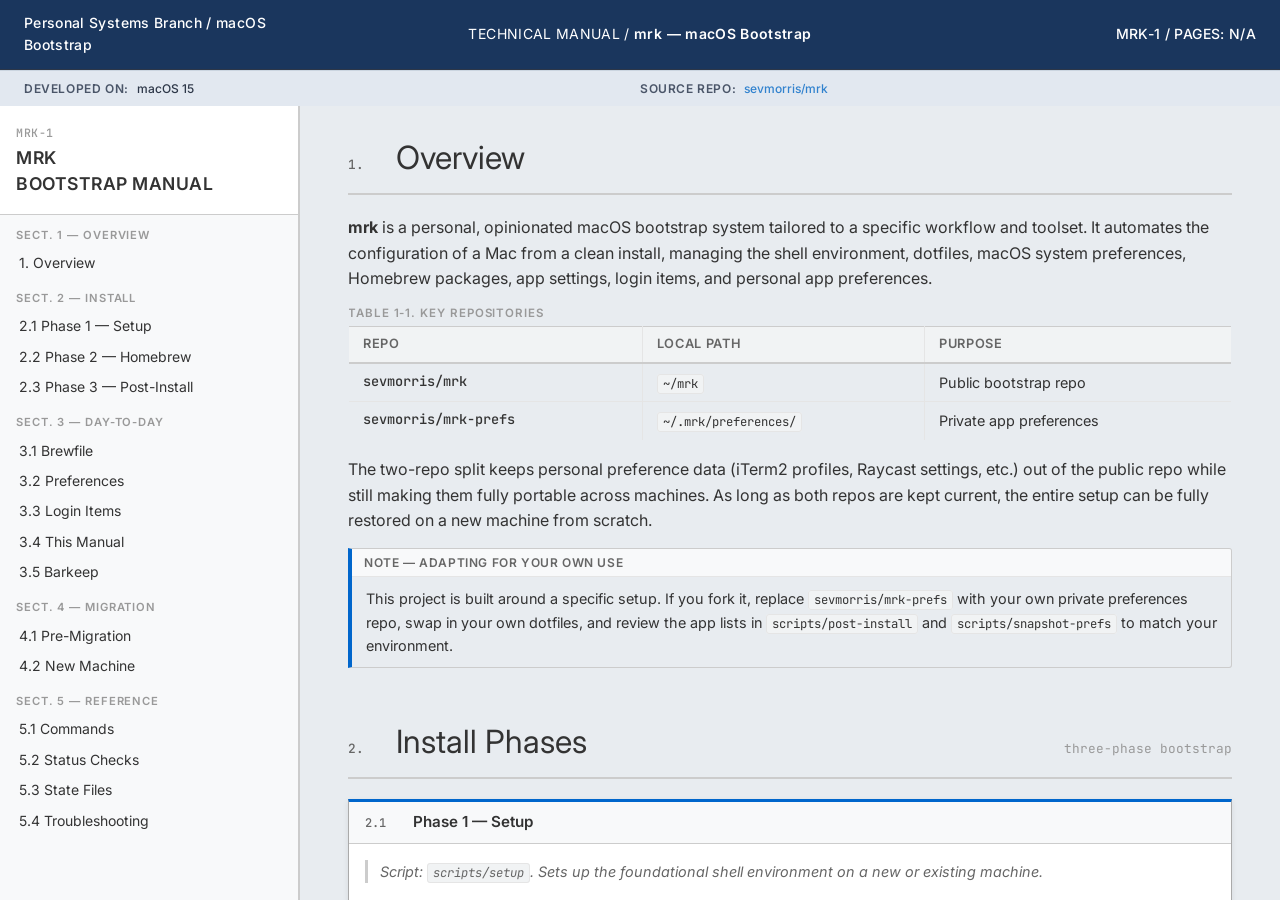
==== commit 96079753: "style(docs): darker canvas background, consistent box style across all pages Sets page/main backgrou" ====
--- a/docs/index.html
+++ b/docs/index.html
@@ -31,7 +31,7 @@
     body {
       font-family: var(--font-family-base);
       font-size: 16px;
-      background: var(--color-background);
+      background: #e8ecf0;
       color: var(--color-text);
       line-height: 1.6;
       overflow-x: hidden;
@@ -124,7 +124,7 @@
       margin-left: var(--sidebar-width);
       height: calc(100vh - 100px);
       overflow-y: auto;
-      background: var(--color-background);
+      background: #e8ecf0;
       min-width: 0;
       display: flex;
       flex-direction: column;
@@ -255,11 +255,12 @@
 
     /* ─── Procedure blocks ────────────────────────────────────── */
     .proc {
-      border: 1px solid var(--color-border);
-      border-top: 2px solid var(--color-primary);
-      margin-bottom: 1.5rem;
+      border: 1px solid #aaa;
+      border-top: 3px solid var(--color-primary);
+      margin-bottom: 2rem;
       border-radius: 0 0 3px 3px;
       overflow: hidden;
+      box-shadow: 0 2px 6px rgba(0, 0, 0, 0.08);
     }
     .proc-header {
       background: var(--color-background-secondary);
@@ -378,6 +379,17 @@
       font-size: 0.85rem;
       white-space: nowrap;
       font-weight: 500;
+    }
+    .ref-table .tbl-cat td {
+      font-family: var(--font-family-mono);
+      font-size: 0.7rem;
+      font-weight: 600;
+      text-transform: uppercase;
+      letter-spacing: 0.08em;
+      color: var(--color-text-secondary);
+      background: var(--color-background-tertiary);
+      padding: 5px 14px;
+      border-bottom: 1px solid var(--color-border);
     }
 
     /* ─── Footer ──────────────────────────────────────────────── */
@@ -907,17 +919,18 @@
         <caption>Table 5.1-1. Commands Available from Anywhere (~/Makefile)</caption>
         <thead><tr><th>Command</th><th>Description</th></tr></thead>
         <tbody>
-          <tr><td>make sync</td><td>Sync installed Homebrew packages into the Brewfile</td></tr>
-          <tr><td>make sync ARGS=-c</td><td>Sync and auto-commit the Brewfile</td></tr>
-          <tr><td>make sync ARGS=-n</td><td>Dry run — preview additions without modifying</td></tr>
-          <tr><td>make sync ARGS=-p</td><td>Prune — remove Brewfile entries for packages no longer installed</td></tr>
+          <tr class="tbl-cat"><td colspan="2">Brewfile</td></tr>
+          <tr><td>make sync</td><td>Sync installed packages into Brewfile (<code>-c</code> commit · <code>-n</code> dry run · <code>-p</code> prune)</td></tr>
           <tr><td>make sync-login-items</td><td>Diff and sync system login items against post-install</td></tr>
+          <tr class="tbl-cat"><td colspan="2">Preferences</td></tr>
           <tr><td>make snapshot-prefs</td><td>Export app preferences and push to mrk-prefs</td></tr>
           <tr><td>make pull-prefs</td><td>Clone or pull app preferences from mrk-prefs</td></tr>
+          <tr class="tbl-cat"><td colspan="2">Build Tools</td></tr>
           <tr><td>make picker</td><td>Build the mrk-picker TUI binary</td></tr>
           <tr><td>make bf</td><td>Build the bf Brewfile manager TUI binary</td></tr>
           <tr><td>make mrk-status</td><td>Build the mrk-status TUI health dashboard binary</td></tr>
           <tr><td>make build-tools</td><td>Build all Go TUI binaries (picker + bf + mrk-status)</td></tr>
+          <tr class="tbl-cat"><td colspan="2">General</td></tr>
           <tr><td>make help</td><td>Show all available commands</td></tr>
         </tbody>
       </table>
@@ -926,23 +939,25 @@
         <caption>Table 5.1-2. Commands from ~/mrk/</caption>
         <thead><tr><th>Command</th><th>Description</th></tr></thead>
         <tbody>
+          <tr class="tbl-cat"><td colspan="2">Bootstrap</td></tr>
           <tr><td>make all</td><td>Full install: setup + brew + post-install + TUI binaries</td></tr>
           <tr><td>make setup / make install</td><td>Phase 1: shell, dotfiles, macOS defaults</td></tr>
           <tr><td>make brew</td><td>Phase 2: Homebrew packages and casks</td></tr>
           <tr><td>make post-install</td><td>Phase 3: app configs and login items</td></tr>
+          <tr class="tbl-cat"><td colspan="2">Partial Phases</td></tr>
           <tr><td>make dotfiles</td><td>Link dotfiles only</td></tr>
-          <tr><td>make tools</td><td>Install CLI tools only</td></tr>
+          <tr><td>make tools</td><td>Link scripts and bin into ~/bin only</td></tr>
           <tr><td>make defaults</td><td>Apply macOS defaults only</td></tr>
           <tr><td>make trackpad</td><td>Apply macOS defaults including trackpad settings</td></tr>
           <tr><td>make harden</td><td>Apply macOS security hardening</td></tr>
+          <tr class="tbl-cat"><td colspan="2">Maintenance</td></tr>
           <tr><td>make update</td><td>Upgrade all packages (topgrade or brew upgrade)</td></tr>
           <tr><td>make updates</td><td>Run macOS software updates (softwareupdate -ia)</td></tr>
           <tr><td>make uninstall</td><td>Remove symlinks and undo setup</td></tr>
-          <tr><td>make status</td><td>Run installation status check (bash fallback)</td></tr>
-          <tr><td>make mrk-status</td><td>Build the mrk-status TUI health dashboard</td></tr>
+          <tr class="tbl-cat"><td colspan="2">Diagnostics</td></tr>
+          <tr><td>make status</td><td>Open the mrk-status TUI health dashboard</td></tr>
           <tr><td>make doctor</td><td>Check ~/bin is on PATH; --fix adds it to .zshrc</td></tr>
           <tr><td>make fix-exec</td><td>Make all scripts and bin files executable</td></tr>
-          <tr><td>make help</td><td>Show all available commands</td></tr>
         </tbody>
       </table>
     </section>
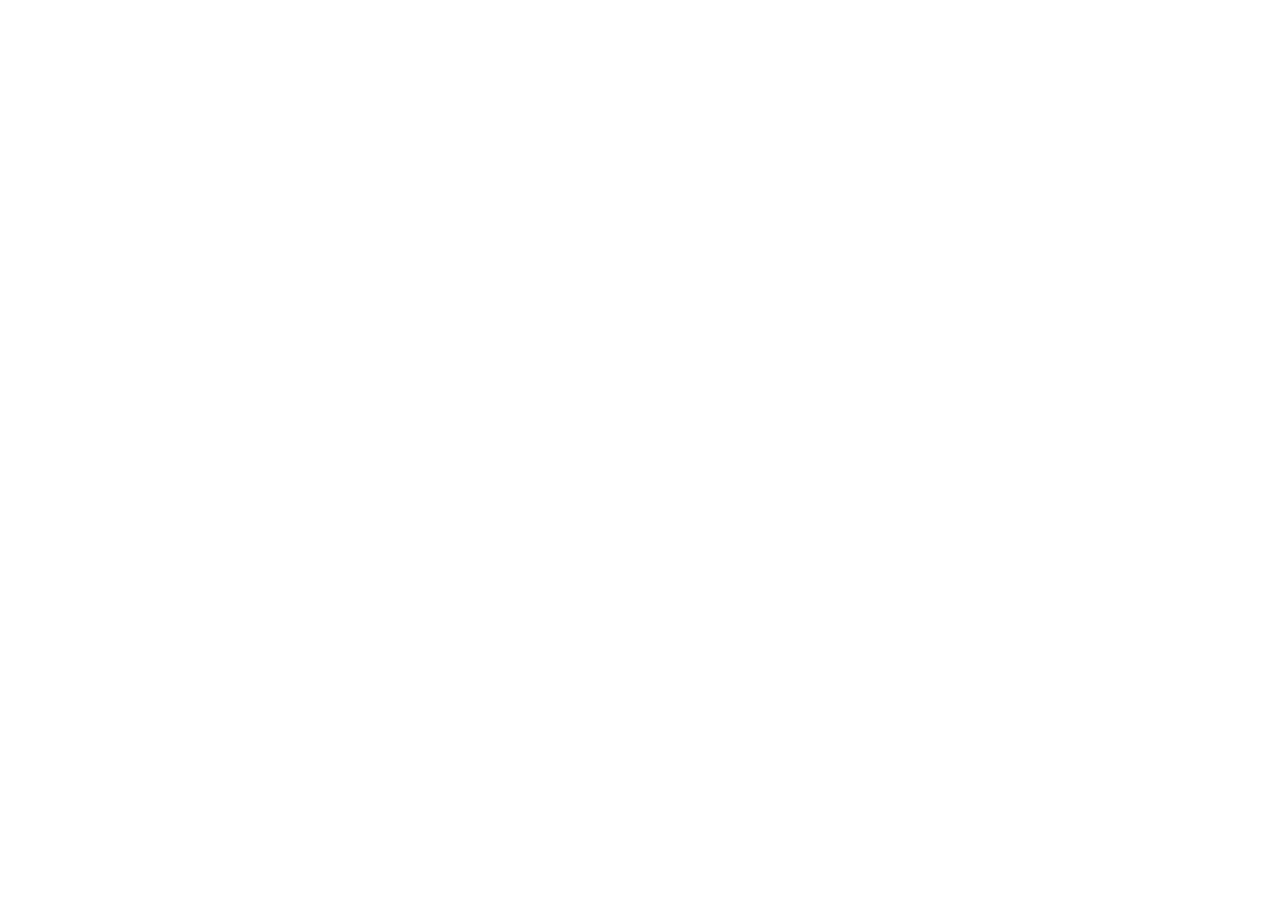
==== commit 894f5a22: "Make manual.md the canonical manual; redirect index.html to it Renames the hand-authored docs/index." ====
--- a/docs/index.html
+++ b/docs/index.html
@@ -2,1046 +2,20 @@
 <html lang="en">
 <head>
   <meta charset="UTF-8">
-  <meta name="viewport" content="width=device-width, initial-scale=1.0">
-  <title>MRK-1 — mrk macOS Bootstrap Manual</title>
-  <link rel="preconnect" href="https://fonts.googleapis.com">
-  <link rel="preconnect" href="https://fonts.gstatic.com" crossorigin>
-  <link href="https://fonts.googleapis.com/css2?family=Inter:wght@300;400;500;600&family=JetBrains+Mono:wght@400;500&display=swap" rel="stylesheet">
+  <title>mrk — redirecting to manual</title>
+  <meta http-equiv="refresh" content="0; url=https://github.com/sevmorris/mrk/blob/main/docs/manual.md">
+  <link rel="canonical" href="https://github.com/sevmorris/mrk/blob/main/docs/manual.md">
   <style>
-    :root {
-      --color-primary:              #0066cc;
-      --color-text:                 #333333;
-      --color-text-secondary:       #666666;
-      --color-text-tertiary:        #999999;
-      --color-border:               #cccccc;
-      --color-border-light:         #e5e5e5;
-      --color-background:           #ffffff;
-      --color-background-secondary: #f8f9fa;
-      --color-background-tertiary:  #f1f3f4;
-      --color-danger:               #dc3545;
-      --color-warning-dark:         #7a5500;
-      --font-family-base: Inter, -apple-system, BlinkMacSystemFont, "Segoe UI", Helvetica, Arial, sans-serif;
-      --font-family-mono: "JetBrains Mono", "SF Mono", Monaco, "Cascadia Code", "Roboto Mono", Consolas, "Courier New", monospace;
-      --sidebar-width: 300px;
-    }
-
-    *, *::before, *::after { box-sizing: border-box; margin: 0; padding: 0; }
-    html { scroll-behavior: smooth; }
-
-    body {
-      font-family: var(--font-family-base);
-      font-size: 16px;
-      background: #e8ecf0;
-      color: var(--color-text);
-      line-height: 1.6;
-      overflow-x: hidden;
-    }
-
-    /* Fixed Header Layout */
-    .main-header {
-      position: fixed;
-      top: 0;
-      left: 0;
-      right: 0;
-      z-index: 200;
-    }
-
-    .layout {
-      display: flex;
-      min-height: 100vh;
-      padding-top: 100px; /* Space for fixed header */
-    }
-
-    /* ─── Sidebar ─────────────────────────────────────────────── */
-    nav {
-      position: fixed;
-      left: 0;
-      top: 100px;
-      height: calc(100vh - 100px);
-      width: var(--sidebar-width);
-      min-width: var(--sidebar-width);
-      background: var(--color-background-secondary);
-      border-right: 2px solid var(--color-border);
-      overflow-y: auto;
-      flex-shrink: 0;
-      z-index: 100;
-      display: flex;
-      flex-direction: column;
-      flex-shrink: 0;
-    }
-    .nav-header {
-      padding: 1.5rem 1rem 1rem;
-      border-bottom: 1px solid var(--color-border);
-      background: var(--color-background);
-    }
-    .nav-to-num {
-      font-family: var(--font-family-mono);
-      font-size: 0.72rem;
-      font-weight: 500;
-      letter-spacing: 0.05em;
-      text-transform: uppercase;
-      color: var(--color-text-tertiary);
-      display: block;
-      margin-bottom: 4px;
-    }
-    .nav-title {
-      font-size: 1.1rem;
-      font-weight: 600;
-      line-height: 1.3;
-      color: var(--color-text);
-      letter-spacing: 0.5px;
-      text-transform: uppercase;
-    }
-    nav a.section-head {
-      display: block;
-      padding: 0.75rem 1rem 0.2rem;
-      font-size: 0.7rem;
-      font-weight: 600;
-      text-transform: uppercase;
-      letter-spacing: 0.08em;
-      color: var(--color-text-tertiary);
-      text-decoration: none;
-      pointer-events: none;
-    }
-    nav a:not(.section-head) {
-      display: block;
-      padding: 0.25rem 1rem;
-      font-size: 0.875rem;
-      color: var(--color-text);
-      text-decoration: none;
-      border-left: 3px solid transparent;
-      transition: all 0.15s ease;
-    }
-    nav a:not(.section-head):hover {
-      background: var(--color-background-tertiary);
-      border-left-color: var(--color-primary);
-      color: var(--color-primary);
-    }
-
-    /* ─── Page wrapper ────────────────────────────────────────── */
-    main {
-      flex: 1;
-      margin-left: var(--sidebar-width);
-      height: calc(100vh - 100px);
-      overflow-y: auto;
-      background: #e8ecf0;
-      min-width: 0;
-      display: flex;
-      flex-direction: column;
-    }
-
-    /* ─── Document masthead ───────────────────────────────────── */
-    .doc-masthead {
-      background-color: #1a365d;
-      color: #fff;
-      padding: 0.75rem 1.5rem;
-      display: flex;
-      align-items: center;
-      font-size: 0.875rem;
-      font-weight: 500;
-      letter-spacing: 0.025em;
-      border-bottom: 1px solid #2d3748;
-    }
-    .masthead-org {
-      flex: 1;
-      text-align: left;
-    }
-    .masthead-center { 
-      flex: 2;
-      text-align: center;
-      font-weight: 400;
-    }
-    .masthead-center strong {
-      font-weight: 600;
-    }
-    .masthead-meta {
-      flex: 1;
-      text-align: right;
-    }
-    .doc-infobar {
-      display: flex;
-      background-color: #e2e8f0;
-      color: #2d3748;
-      padding: 0.5rem 1.5rem;
-      border-top: 1px solid #cbd5e0;
-      font-size: 0.75rem;
-      font-weight: 500;
-    }
-    .infobar-cell {
-      flex: 1;
-      display: flex;
-      gap: 0.5rem;
-    }
-    .infobar-cell .lbl {
-      font-weight: 600;
-      color: #4a5568;
-      text-transform: uppercase;
-      letter-spacing: 0.05em;
-    }
-    .infobar-cell .val {
-      color: #2d3748;
-    }
-    .infobar-cell .val a {
-      color: #3182ce;
-      text-decoration: none;
-    }
-    .infobar-cell .val a:hover {
-      text-decoration: underline;
-    }
-
-    /* ─── Content ─────────────────────────────────────────────── */
-    .content {
-      padding: 2rem 3rem 5rem;
-      flex: 1;
-    }
-
-    section { margin-bottom: 3rem; }
-
-    .section-heading {
-      display: flex;
-      align-items: baseline;
-      gap: 0.75rem;
-      border-bottom: 2px solid var(--color-border);
-      padding-bottom: 0.625rem;
-      margin-bottom: 1.25rem;
-    }
-    .section-num {
-      font-family: var(--font-family-mono);
-      font-size: 0.8rem;
-      font-weight: 500;
-      color: var(--color-text-secondary);
-      min-width: 36px;
-    }
-    h2 {
-      font-size: 2rem;
-      font-weight: 400;
-      color: var(--color-text);
-    }
-    .section-sub {
-      font-size: 0.8rem;
-      color: var(--color-text-tertiary);
-      font-family: var(--font-family-mono);
-      margin-left: auto;
-    }
-
-    p { margin-bottom: 0.75rem; }
-    a { color: var(--color-primary); text-decoration: none; }
-    a:hover { text-decoration: underline; }
-
-    ul, ol { padding-left: 1.5rem; margin-bottom: 0.75rem; }
-    li { margin-bottom: 0.3rem; line-height: 1.55; }
-
-    code {
-      font-family: var(--font-family-mono);
-      font-size: 0.85em;
-      background: var(--color-background-tertiary);
-      border: 1px solid var(--color-border-light);
-      padding: 1px 5px;
-      border-radius: 3px;
-    }
-    pre {
-      font-family: var(--font-family-mono);
-      font-size: 0.875rem;
-      background: var(--color-background-tertiary);
-      border: 1px solid var(--color-border);
-      border-left: 4px solid var(--color-primary);
-      padding: 0.75rem 1rem;
-      overflow-x: auto;
-      margin-bottom: 0.75rem;
-      line-height: 1.5;
-      border-radius: 0 3px 3px 0;
-    }
-    pre code { background: none; border: none; padding: 0; }
-
-    /* ─── Procedure blocks ────────────────────────────────────── */
-    .proc {
-      border: 1px solid #aaa;
-      border-top: 3px solid var(--color-primary);
-      margin-bottom: 2rem;
-      border-radius: 0 0 3px 3px;
-      overflow: hidden;
-      box-shadow: 0 2px 6px rgba(0, 0, 0, 0.08);
-    }
-    .proc-header {
-      background: var(--color-background-secondary);
-      border-bottom: 1px solid var(--color-border);
-      padding: 0.5rem 1rem;
-      display: flex;
-      align-items: baseline;
-      gap: 0.625rem;
-    }
-    .proc-num {
-      font-family: var(--font-family-mono);
-      font-size: 0.75rem;
-      font-weight: 500;
-      color: var(--color-text-secondary);
-      min-width: 38px;
-    }
-    .proc-header h3 {
-      font-size: 0.95rem;
-      font-weight: 600;
-      color: var(--color-text);
-    }
-    .proc-body { padding: 1rem; background: var(--color-background); }
-    .proc-body .desc {
-      font-size: 0.9rem;
-      color: var(--color-text-secondary);
-      font-style: italic;
-      margin-bottom: 0.75rem;
-      padding-left: 0.75rem;
-      border-left: 3px solid var(--color-border);
-    }
-    .proc-body ul  { font-size: 0.9rem; }
-    .proc-body ol  { font-size: 0.9rem; }
-    .proc-body pre { margin-bottom: 0.625rem; }
-
-    /* ─── Callout boxes ───────────────────────────────────────── */
-    .callout {
-      border: 1px solid var(--color-border);
-      border-left: 4px solid var(--color-primary);
-      margin: 0.875rem 0;
-      border-radius: 0 3px 3px 0;
-      overflow: hidden;
-    }
-    .callout-label {
-      display: block;
-      background: var(--color-background-secondary);
-      color: var(--color-text-secondary);
-      font-weight: 600;
-      font-size: 0.75rem;
-      letter-spacing: 0.05em;
-      text-transform: uppercase;
-      padding: 4px 12px;
-      border-bottom: 1px solid var(--color-border-light);
-    }
-    .callout-body {
-      padding: 0.625rem 0.875rem;
-      font-size: 0.9rem;
-    }
-    .callout-warn {
-      border-left-color: var(--color-danger);
-    }
-    .callout-warn .callout-label {
-      background: #fdf2f2;
-      color: var(--color-danger);
-    }
-    .callout-caution {
-      border-left-color: #e6a800;
-    }
-    .callout-caution .callout-label {
-      background: #fffdf0;
-      color: var(--color-warning-dark);
-    }
-
-    /* ─── Tables ──────────────────────────────────────────────── */
-    .ref-table {
-      width: 100%;
-      border-collapse: collapse;
-      border: 1px solid var(--color-border);
-      margin-bottom: 1rem;
-      font-size: 0.9rem;
-      border-radius: 3px;
-      overflow: hidden;
-    }
-    .ref-table caption {
-      caption-side: top;
-      text-align: left;
-      font-size: 0.72rem;
-      font-weight: 600;
-      text-transform: uppercase;
-      letter-spacing: 0.08em;
-      color: var(--color-text-tertiary);
-      padding-bottom: 4px;
-    }
-    .ref-table th {
-      text-align: left;
-      font-size: 0.8rem;
-      font-weight: 600;
-      text-transform: uppercase;
-      letter-spacing: 0.05em;
-      padding: 7px 14px;
-      border-bottom: 2px solid var(--color-border);
-      border-right: 1px solid var(--color-border-light);
-      background: var(--color-background-tertiary);
-      color: var(--color-text-secondary);
-    }
-    .ref-table th:last-child { border-right: none; }
-    .ref-table td {
-      padding: 7px 14px;
-      border-bottom: 1px solid var(--color-border-light);
-      border-right: 1px solid var(--color-border-light);
-      vertical-align: top;
-    }
-    .ref-table td:last-child { border-right: none; }
-    .ref-table tr:last-child td { border-bottom: none; }
-    .ref-table td:first-child {
-      font-family: var(--font-family-mono);
-      font-size: 0.85rem;
-      white-space: nowrap;
-      font-weight: 500;
-    }
-    .ref-table .tbl-cat td {
-      font-family: var(--font-family-mono);
-      font-size: 0.7rem;
-      font-weight: 600;
-      text-transform: uppercase;
-      letter-spacing: 0.08em;
-      color: var(--color-text-secondary);
-      background: var(--color-background-tertiary);
-      padding: 5px 14px;
-      border-bottom: 1px solid var(--color-border);
-    }
-
-    /* ─── Footer ──────────────────────────────────────────────── */
-    .doc-footer {
-      border-top: 2px solid var(--color-border);
-      padding: 0.625rem 3rem;
-      display: flex;
-      justify-content: space-between;
-      font-size: 0.72rem;
-      font-family: var(--font-family-mono);
-      font-weight: 500;
-      text-transform: uppercase;
-      letter-spacing: 0.05em;
-      color: var(--color-text-tertiary);
-      background: var(--color-background-secondary);
-    }
-
-    /* ─── Responsive ──────────────────────────────────────────── */
-    @media (max-width: 860px) {
-      .layout {
-        flex-direction: column;
-        height: auto;
-        padding-top: 120px; /* More space for mobile header */
-      }
-      
-      .doc-masthead {
-        flex-direction: column;
-        gap: 0.5rem;
-        text-align: center;
-        padding: 1rem 1rem 0.75rem;
-      }
-      .masthead-org,
-      .masthead-center, 
-      .masthead-meta {
-        flex: none;
-        text-align: center;
-      }
-      .doc-infobar {
-        flex-wrap: wrap;
-        gap: 0.5rem;
-        padding: 0.75rem 1rem;
-      }
-      .infobar-cell {
-        flex: 1 1 50%;
-        min-width: 0;
-      }
-      
-      nav {
-        position: relative;
-        height: auto;
-        width: 100%;
-        min-width: 0;
-        top: auto;
-        border-right: none;
-        border-bottom: 2px solid var(--color-border);
-        flex-direction: row;
-        flex-wrap: wrap;
-        padding: 4px 0;
-        overflow-x: auto;
-      }
-      .nav-header { display: none; }
-      nav a.section-head { display: none; }
-      nav a:not(.section-head) { white-space: nowrap; padding: 4px 10px; }
-      
-      main {
-        margin-left: 0;
-        height: auto;
-      }
-      
-      .content { padding: 1.75rem 1.25rem 3.75rem; }
-      .doc-footer { padding: 0.625rem 1.25rem; }
-    }
+    body { font-family: -apple-system, BlinkMacSystemFont, "Segoe UI", sans-serif;
+           max-width: 40rem; margin: 4rem auto; padding: 0 1rem;
+           color: #333; line-height: 1.6; }
+    a { color: #0066cc; }
   </style>
 </head>
 <body>
-
-<!-- Blue Header Banner -->
-<header class="main-header">
-  <div class="doc-masthead">
-    <div class="masthead-org">Personal Systems Branch / macOS Bootstrap</div>
-    <div class="masthead-center">TECHNICAL MANUAL / <strong>mrk — macOS Bootstrap</strong></div>
-    <div class="masthead-meta">MRK-1 / PAGES: N/A</div>
-  </div>
-  <div class="doc-infobar">
-    <div class="infobar-cell">
-      <span class="lbl">DEVELOPED ON:</span>
-      <span class="val">macOS 15</span>
-    </div>
-    <div class="infobar-cell">
-      <span class="lbl">SOURCE REPO:</span>
-      <span class="val"><a href="https://github.com/sevmorris/mrk">sevmorris/mrk</a></span>
-    </div>
-  </div>
-</header>
-
-<div class="layout">
-
-<nav>
-  <div class="nav-header">
-    <span class="nav-to-num">MRK-1</span>
-    <span class="nav-title">mrk<br>Bootstrap Manual</span>
-  </div>
-  <a class="section-head">Sect. 1 — Overview</a>
-  <a href="#overview">1. Overview</a>
-  <a class="section-head">Sect. 2 — Install</a>
-  <a href="#phase1">2.1 Phase 1 — Setup</a>
-  <a href="#phase2">2.2 Phase 2 — Homebrew</a>
-  <a href="#phase3">2.3 Phase 3 — Post-Install</a>
-  <a class="section-head">Sect. 3 — Day-to-Day</a>
-  <a href="#brewfile">3.1 Brewfile</a>
-  <a href="#prefs">3.2 Preferences</a>
-  <a href="#login-items">3.3 Login Items</a>
-  <a href="#this-manual">3.4 This Manual</a>
-  <a href="#barkeep">3.5 Barkeep</a>
-  <a class="section-head">Sect. 4 — Migration</a>
-  <a href="#pre-migration">4.1 Pre-Migration</a>
-  <a href="#new-machine">4.2 New Machine</a>
-  <a class="section-head">Sect. 5 — Reference</a>
-  <a href="#commands">5.1 Commands</a>
-  <a href="#status-checks">5.2 Status Checks</a>
-  <a href="#state-files">5.3 State Files</a>
-  <a href="#troubleshooting">5.4 Troubleshooting</a>
-</nav>
-
-<main>
-
-  <div class="content">
-
-    <!-- ═══════════════════════════════════════════════════════════ -->
-    <section id="overview">
-      <div class="section-heading">
-        <span class="section-num">1.</span>
-        <h2>Overview</h2>
-      </div>
-      <p><strong>mrk</strong> is a personal, opinionated macOS bootstrap system tailored to a specific workflow and toolset. It automates the configuration of a Mac from a clean install, managing the shell environment, dotfiles, macOS system preferences, Homebrew packages, app settings, login items, and personal app preferences.</p>
-
-      <table class="ref-table">
-        <caption>Table 1-1. Key Repositories</caption>
-        <thead>
-          <tr><th>Repo</th><th>Local Path</th><th>Purpose</th></tr>
-        </thead>
-        <tbody>
-          <tr><td>sevmorris/mrk</td><td><code>~/mrk</code></td><td>Public bootstrap repo</td></tr>
-          <tr><td>sevmorris/mrk-prefs</td><td><code>~/.mrk/preferences/</code></td><td>Private app preferences</td></tr>
-        </tbody>
-      </table>
-
-      <p>The two-repo split keeps personal preference data (iTerm2 profiles, Raycast settings, etc.) out of the public repo while still making them fully portable across machines. As long as both repos are kept current, the entire setup can be fully restored on a new machine from scratch.</p>
-
-      <div class="callout">
-        <span class="callout-label">Note — Adapting for Your Own Use</span>
-        <div class="callout-body">This project is built around a specific setup. If you fork it, replace <code>sevmorris/mrk-prefs</code> with your own private preferences repo, swap in your own dotfiles, and review the app lists in <code>scripts/post-install</code> and <code>scripts/snapshot-prefs</code> to match your environment.</div>
-      </div>
-    </section>
-
-    <!-- ═══════════════════════════════════════════════════════════ -->
-    <section>
-      <div class="section-heading">
-        <span class="section-num">2.</span>
-        <h2>Install Phases</h2>
-        <span class="section-sub">three-phase bootstrap</span>
-      </div>
-
-      <div class="proc" id="phase1">
-        <div class="proc-header">
-          <span class="proc-num">2.1</span>
-          <h3>Phase 1 — Setup</h3>
-        </div>
-        <div class="proc-body">
-          <p class="desc">Script: <code>scripts/setup</code>. Sets up the foundational shell environment on a new or existing machine.</p>
-          <p><strong>What it does:</strong></p>
-          <ul>
-            <li>Installs Xcode Command Line Tools if not present</li>
-            <li>Links everything in <code>dotfiles/</code> into <code>$HOME</code> as symlinks (automatic backups of any existing files go to <code>~/.mrk/backups/</code>)</li>
-            <li>Links <code>scripts/</code> and <code>bin/</code> into <code>~/bin</code> so tools are on PATH. Scripts that would shadow system commands are linked with an <code>mrk-</code> prefix: <code>brew</code> → <code>mrk-brew</code>, <code>setup</code> → <code>mrk-setup</code>, <code>install</code> → <code>mrk-install</code>, <code>post-install</code> → <code>mrk-post-install</code>, <code>uninstall</code> → <code>mrk-uninstall</code>, <code>defaults.sh</code> → <code>mrk-defaults</code></li>
-            <li>Applies macOS system preferences via <code>scripts/defaults.sh</code></li>
-            <li>Sets Zsh as the login shell if it isn't already</li>
-            <li>Generates a rollback script at <code>~/.mrk/defaults-rollback.sh</code></li>
-          </ul>
-
-          <table class="ref-table" style="margin-top:14px;">
-            <caption>Table 2.1-1. Managed Dotfiles</caption>
-            <thead><tr><th>File</th><th>Purpose</th></tr></thead>
-            <tbody>
-              <tr><td>.aliases</td><td>Shell aliases</td></tr>
-              <tr><td>.gitconfig</td><td>Git configuration</td></tr>
-              <tr><td>.hushlogin</td><td>Suppresses "Last login" terminal message</td></tr>
-              <tr><td>.zprofile</td><td>Zsh login shell profile</td></tr>
-              <tr><td>.zshenv</td><td>Zsh environment variables</td></tr>
-              <tr><td>.zshrc</td><td>Zsh interactive shell config</td></tr>
-              <tr><td>Makefile</td><td>mrk commands available from <code>~/</code></td></tr>
-            </tbody>
-          </table>
-
-          <pre><code>make setup                      # Full Phase 1
-make setup --only dotfiles      # Link dotfiles only
-make setup --only tools         # Link scripts/bin only
-make setup --only defaults      # Apply macOS defaults only
-make setup --only ext           # Run external dotfiles repo hooks only
-make setup --dry-run            # Preview changes without applying
-make setup --validate           # Check prerequisites before running
-make setup --continue-on-error  # Continue remaining phases if one fails</code></pre>
-
-          <div class="callout">
-            <span class="callout-label">Environment Variables</span>
-            <div class="callout-body">
-              <code>MRK_DOTFILES_REPO=&lt;git-url&gt;</code> — if set, clones the repo to <code>~/.dotfiles</code> and runs <code>script/setup</code> and <code>script/strap-after-setup</code> from it (enables modular external dotfile hooks).<br><br>
-              <code>MRK_LOGIN_MSG=&lt;message&gt;</code> — if set, writes a login window message (requires sudo). The change is included in the defaults rollback script.
-            </div>
-          </div>
-        </div>
-      </div>
-
-      <div class="proc" id="phase2">
-        <div class="proc-header">
-          <span class="proc-num">2.2</span>
-          <h3>Phase 2 — Homebrew</h3>
-        </div>
-        <div class="proc-body">
-          <p class="desc">Script: <code>scripts/brew</code>. Installs Homebrew and all packages listed in the <code>Brewfile</code>.</p>
-          <p><strong>What it does:</strong></p>
-          <ul>
-            <li>Installs Homebrew if not present</li>
-            <li>Runs <code>brew bundle install</code> from the Brewfile</li>
-            <li>For packages not previously installed, presents an interactive selection prompt — formulae are shown with inline descriptions so you can make an informed choice</li>
-            <li>Uses mrk-picker TUI if available, falls back to <code>gum choose</code></li>
-            <li>Mac App Store (<code>mas</code>) entries in the Brewfile are silently skipped — MAS support was removed due to reliability issues. App Store apps must be reinstalled manually from Purchases.</li>
-          </ul>
-          <pre><code>make brew</code></pre>
-        </div>
-      </div>
-
-      <div class="proc" id="phase3">
-        <div class="proc-header">
-          <span class="proc-num">2.3</span>
-          <h3>Phase 3 — Post-Install</h3>
-        </div>
-        <div class="proc-body">
-          <p class="desc">Script: <code>scripts/post-install</code>. Configures installed apps. Must be run after Phase 2.</p>
-          <p><strong>What it does:</strong></p>
-          <ul>
-            <li><strong>Topgrade:</strong> Links <code>assets/topgrade.toml</code> to <code>~/.config/topgrade.toml</code></li>
-            <li><strong>Browsers:</strong> Applies Safari defaults, Chrome/Brave managed policies, Helium defaults; opens browser extension install URLs from <code>assets/browsers/safari-extensions.txt</code>, <code>chrome-extensions.txt</code>, and <code>brave-extensions.txt</code> if those files exist</li>
-            <li><strong>App defaults:</strong> Applies <code>defaults write</code> settings via dedicated scripts for Audio Hijack, Fission, AlDente, and all Rogue Amoeba apps (update settings)</li>
-            <li><strong>Barkeep:</strong> Downloads and installs Barkeep from the latest GitHub release. Skipped if <code>/Applications/Barkeep.app</code> already exists — to update, use Barkeep itself or remove the app first</li>
-            <li><strong>Preferences auto-pull:</strong> If <code>~/.mrk/preferences/</code> is absent and SSH is authenticated, automatically clones <code>mrk-prefs</code></li>
-            <li><strong>Plist imports (15 apps):</strong> Non-destructive — skips any app that already has a preferences file</li>
-            <li><strong>App Support restore:</strong> Restores Loopback (devices, routing) and SoundSource (presets, sources) configuration files — non-destructive, skips if files already exist</li>
-            <li><strong>Login items:</strong> Registers AlDente,BetterSnapTool,Bitwarden,Chrono Plus,Dropbox,Hammerspoon,Ice,NordPass,Raycast,SoundSource,Stats</li>
-          </ul>
-
-          <table class="ref-table" style="margin-top:14px;">
-            <caption>Table 2.3-1. Managed App Preferences</caption>
-            <thead><tr><th>App</th><th>Notes</th></tr></thead>
-            <tbody>
-              <tr><td>BetterSnapTool</td><td>Plist imported</td></tr>
-              <tr><td>Ice</td><td>Plist imported</td></tr>
-              <tr><td>iTerm2</td><td>Plist imported</td></tr>
-              <tr><td>Raycast</td><td>Plist imported</td></tr>
-              <tr><td>Stats</td><td>Plist imported</td></tr>
-              <tr><td>Loopback</td><td>Plist + App Support files</td></tr>
-              <tr><td>SoundSource</td><td>Plist + App Support files</td></tr>
-              <tr><td>Audio Hijack</td><td>Plist imported</td></tr>
-              <tr><td>Farrago</td><td>Plist imported</td></tr>
-              <tr><td>Piezo</td><td>Plist imported</td></tr>
-              <tr><td>Typora</td><td>Plist imported</td></tr>
-              <tr><td>Hot</td><td>Plist imported</td></tr>
-              <tr><td>Keka</td><td>Plist imported</td></tr>
-              <tr><td>TimeMachineEditor</td><td>Plist imported</td></tr>
-              <tr><td>MacWhisper</td><td>Plist imported</td></tr>
-            </tbody>
-          </table>
-
-          <pre><code>make post-install</code></pre>
-        </div>
-      </div>
-
-      <div class="callout">
-        <span class="callout-label">Note — Full Install</span>
-        <div class="callout-body">Run all three phases in sequence with <code>make all</code>, then reload the shell with <code>exec zsh</code>.</div>
-      </div>
-    </section>
-
-    <!-- ═══════════════════════════════════════════════════════════ -->
-    <section>
-      <div class="section-heading">
-        <span class="section-num">3.</span>
-        <h2>Day-to-Day Workflow</h2>
-        <span class="section-sub">ongoing maintenance</span>
-      </div>
-
-      <div class="proc" id="brewfile">
-        <div class="proc-header">
-          <span class="proc-num">3.1</span>
-          <h3>Keeping the Brewfile Current</h3>
-        </div>
-        <div class="proc-body">
-          <p class="desc">Two tools cover day-to-day Brewfile management.</p>
-
-          <p><strong><code>bf</code></strong> — interactive TUI for browsing, adding, deleting, moving, and pruning Brewfile entries:</p>
-          <pre><code>bf                    # Open the Brewfile manager TUI
-bf --help             # Show keys and options</code></pre>
-          <p>Key operations: <strong>a</strong> add · <strong>d</strong> delete · <strong>m</strong> move · <strong>g</strong> toggle greedy · <strong>p</strong> prune uninstalled · <strong>/</strong> search · <strong>w</strong> write · <strong>c</strong> commit</p>
-          <p><strong>Prune mode</strong> (<code>p</code>) — fetches <code>brew list</code>, shows all Brewfile entries not currently installed. Space to mark, <code>a</code> to toggle all, <code>enter</code> to delete marked entries.</p>
-
-          <p><strong><code>sync</code></strong> — scan installed packages, diff against the Brewfile, and add anything missing:</p>
-          <pre><code>sync                  # Interactive — opens mrk-picker TUI to select packages
-sync -n               # Dry run — show what would be added, make no changes
-sync -c               # Auto-commit the Brewfile after updating
-sync -p               # Prune — remove Brewfile entries for packages no longer installed</code></pre>
-
-          <p><strong>How sync works:</strong></p>
-          <ol>
-            <li>Reads the Brewfile to build a list of already-tracked packages</li>
-            <li>Runs <code>brew leaves</code> (top-level formulae) and <code>brew list --cask</code> to see what's installed</li>
-            <li>Computes the diff — packages installed but not yet in the Brewfile</li>
-            <li>Opens <strong>mrk-picker</strong> TUI: use <code>Space</code> to select, <code>Enter</code> to confirm, <code>q</code> to quit</li>
-            <li>Prompts via <code>gum</code> to choose which Brewfile section each formula goes into</li>
-            <li>Casks are auto-assigned to the existing cask section</li>
-            <li>Inserts each entry alphabetically within its section</li>
-          </ol>
-
-          <div class="callout">
-            <span class="callout-label">Note</span>
-            <div class="callout-body">The mrk-picker binary lives at <code>bin/mrk-picker</code> (gitignored, platform-specific). If it's missing, rebuild it with <code>make picker</code>.</div>
-          </div>
-        </div>
-      </div>
-
-      <div class="proc" id="prefs">
-        <div class="proc-header">
-          <span class="proc-num">3.2</span>
-          <h3>Keeping App Preferences Current</h3>
-        </div>
-        <div class="proc-body">
-          <p class="desc">After configuring an app, capture and push the preferences.</p>
-
-          <p><strong><code>snapshot-prefs</code></strong> — export all managed app preferences and push to the private repo:</p>
-          <pre><code>snapshot-prefs</code></pre>
-
-          <p><strong>How it works:</strong></p>
-          <ol>
-            <li>Exports the preference plist for each managed app using <code>defaults export</code></li>
-            <li>Commits all changes to <code>~/.mrk/preferences/</code> with a timestamped message</li>
-            <li>Pushes to <code>sevmorris/mrk-prefs</code> on GitHub</li>
-          </ol>
-          <p>Snapshots are idempotent — if nothing changed, it reports "No changes to push."</p>
-
-          <p><strong><code>pull-prefs</code></strong> — clone or update preferences from the private repo:</p>
-          <pre><code>pull-prefs</code></pre>
-          <p>Clones <code>mrk-prefs</code> into <code>~/.mrk/preferences/</code> if it doesn't exist, or fast-forward pulls if it does.</p>
-
-          <div class="callout">
-            <span class="callout-label">Note</span>
-            <div class="callout-body"><code>make post-install</code> runs <code>pull-prefs</code> automatically if <code>~/.mrk/preferences/</code> is absent and your SSH key is authenticated with GitHub.</div>
-          </div>
-        </div>
-      </div>
-
-      <div class="proc" id="login-items">
-        <div class="proc-header">
-          <span class="proc-num">3.3</span>
-          <h3>Keeping Login Items Current</h3>
-        </div>
-        <div class="proc-body">
-          <p class="desc"><code>sync-login-items</code> diffs the system's current login items against the list tracked in <code>scripts/post-install</code> and syncs them.</p>
-
-          <pre><code>sync-login-items          # Interactive — select items to add or remove
-sync-login-items -n       # Dry run — show what would change, make no changes
-sync-login-items -c       # Auto-commit changes after updating</code></pre>
-
-          <p><strong>How it works:</strong></p>
-          <ol>
-            <li>Reads the system's current login items via AppleScript</li>
-            <li>Parses tracked <code>add_login_item</code> calls from <code>scripts/post-install</code></li>
-            <li>Computes the diff: items on the system but not tracked, and tracked items no longer on the system</li>
-            <li>Opens an interactive selector (<code>gum</code>) to choose which items to add or remove</li>
-            <li>Updates <code>scripts/post-install</code> to reflect the new set</li>
-            <li>Also updates <code>docs/manual.md</code> and <code>docs/index.html</code> with the new login items list</li>
-          </ol>
-        </div>
-      </div>
-
-      <div class="proc" id="this-manual">
-        <div class="proc-header">
-          <span class="proc-num">3.4</span>
-          <h3>Updating This Manual</h3>
-        </div>
-        <div class="proc-body">
-          <p class="desc">The manual is a hand-authored HTML document at <code>docs/index.html</code>. Edit it directly and commit both it and <code>docs/manual.md</code> (the prose reference).</p>
-          <pre><code># Edit the manual
-$EDITOR ~/mrk/docs/index.html
-
-# Commit and push
-cd ~/mrk
-git add docs/index.html docs/manual.md
-git commit -m "docs: update manual"
-git push</code></pre>
-          <div class="callout">
-            <span class="callout-label">Note</span>
-            <div class="callout-body">GitHub Pages picks up the change automatically — <a href="https://sevmorris.github.io/mrk">sevmorris.github.io/mrk</a> updates within a minute of the push.</div>
-          </div>
-        </div>
-      </div>
-
-      <div class="proc" id="barkeep">
-        <div class="proc-header">
-          <span class="proc-num">3.5</span>
-          <h3>Barkeep</h3>
-        </div>
-        <div class="proc-body">
-          <p class="desc"><strong>Barkeep</strong> is a native macOS app (SwiftUI) for visually managing your Brewfile. Three-pane interface for browsing entries, viewing package details (man pages, tldr examples, reverse dependencies), and running Homebrew operations — all without touching the terminal.</p>
-
-          <p>Barkeep has its own repository at <a href="https://github.com/sevmorris/Barkeep">github.com/sevmorris/Barkeep</a>. See its README for build instructions and releases.</p>
-
-          <div class="callout callout-caution">
-            <span class="callout-label">Caution — First Launch</span>
-            <div class="callout-body">macOS may quarantine the app on first run. Clear the quarantine flag with: <code>xattr -cr /Applications/Barkeep.app</code></div>
-          </div>
-        </div>
-      </div>
-    </section>
-
-    <!-- ═══════════════════════════════════════════════════════════ -->
-    <section>
-      <div class="section-heading">
-        <span class="section-num">4.</span>
-        <h2>Migration</h2>
-        <span class="section-sub">machine transfers</span>
-      </div>
-
-      <div class="proc" id="pre-migration">
-        <div class="proc-header">
-          <span class="proc-num">4.1</span>
-          <h3>Before Migrating to a New Machine</h3>
-        </div>
-        <div class="proc-body">
-          <p class="desc">Run these steps on the <strong>old machine</strong> before transferring.</p>
-
-          <p><strong>1. Sync the Brewfile</strong></p>
-          <pre><code>sync -c</code></pre>
-          <p>Captures any packages installed since the last sync and commits the updated Brewfile.</p>
-
-          <p><strong>2. Snapshot app preferences</strong></p>
-          <pre><code>snapshot-prefs</code></pre>
-          <p>Exports and pushes all app preference plists plus Application Support files. Verify "Pushed to git@github.com:sevmorris/mrk-prefs.git" appears in the output.</p>
-
-          <p><strong>3. Push any pending mrk changes</strong></p>
-          <pre><code>cd ~/mrk
-git status
-git push</code></pre>
-
-          <p><strong>4. Verify SSH authentication</strong></p>
-          <pre><code>ssh -T git@github.com
-# Expected: Hi sevmorris! You've successfully authenticated...</code></pre>
-          <p>The new machine needs your SSH key to auto-pull mrk-prefs during <code>make post-install</code>.</p>
-
-          <p><strong>5. Note anything not covered by mrk</strong></p>
-          <ul>
-            <li>App Store apps (manually reinstall from Purchases)</li>
-            <li>Software licenses (export from your license manager)</li>
-            <li>Any manual system settings not captured by <code>defaults write</code></li>
-            <li>VPN configurations, certificates, etc.</li>
-          </ul>
-        </div>
-      </div>
-
-      <div class="proc" id="new-machine">
-        <div class="proc-header">
-          <span class="proc-num">4.2</span>
-          <h3>Setting Up a New Machine</h3>
-        </div>
-        <div class="proc-body">
-          <p class="desc">Prerequisites: macOS 15 (developed and confirmed; may work on 13/14), active internet connection, GitHub SSH key (or ability to create one).</p>
-
-          <p><strong>Step 1 — Clone mrk</strong></p>
-          <p>If SSH is already set up:</p>
-          <pre><code>git clone git@github.com:sevmorris/mrk.git ~/mrk</code></pre>
-          <p>On a fresh machine without SSH configured, clone over HTTPS first:</p>
-          <pre><code>git clone https://github.com/sevmorris/mrk.git ~/mrk</code></pre>
-
-          <p><strong>Step 2 — Phase 1: Shell &amp; Dotfiles</strong></p>
-          <pre><code>cd ~/mrk
-make setup
-exec zsh        # Reload shell to pick up dotfiles and ~/bin</code></pre>
-
-          <p><strong>Step 3 — (If needed) Add SSH Key to GitHub</strong></p>
-          <p>If you cloned over HTTPS, add your SSH key now before Phase 3:</p>
-          <pre><code>ssh-keygen -t ed25519 -C "your-email@example.com"
-cat ~/.ssh/id_ed25519.pub | pbcopy
-# Add to: github.com → Settings → SSH and GPG keys → New SSH key
-ssh -T git@github.com</code></pre>
-
-          <p><strong>Step 4 — Phase 2: Homebrew</strong></p>
-          <pre><code>make brew</code></pre>
-          <p>Installs Homebrew (if needed) and all packages from the Brewfile.</p>
-
-          <p><strong>Step 5 — Phase 3: App Configuration</strong></p>
-          <pre><code>make post-install</code></pre>
-          <p>Configures apps, imports personal preferences, and sets up login items. If <code>~/.mrk/preferences/</code> was not auto-pulled:</p>
-          <pre><code>pull-prefs
-make post-install   # Re-run to import plists</code></pre>
-
-          <p><strong>Step 6 — Verify the Installation</strong></p>
-          <pre><code>make status     # Check dotfiles, tools, shell, Homebrew, Brewfile packages
-make doctor     # Run full diagnostics</code></pre>
-
-          <div class="callout">
-            <span class="callout-label">Note — One-Command Install</span>
-            <div class="callout-body">All three phases can be run together: <code>make all &amp;&amp; exec zsh</code></div>
-          </div>
-        </div>
-      </div>
-    </section>
-
-    <!-- ═══════════════════════════════════════════════════════════ -->
-    <section id="commands">
-      <div class="section-heading">
-        <span class="section-num">5.1</span>
-        <h2>Command Reference</h2>
-        <span class="section-sub">all make targets</span>
-      </div>
-
-      <p><code>~/Makefile</code> is deployed automatically by <code>make setup</code> via <code>dotfiles/</code>. Run <code>make help</code> from <code>~/</code> to see all commands from both this file and <code>mrk/</code>.</p>
-
-      <table class="ref-table">
-        <caption>Table 5.1-1. Commands Available from Anywhere (~/Makefile)</caption>
-        <thead><tr><th>Command</th><th>Description</th></tr></thead>
-        <tbody>
-          <tr class="tbl-cat"><td colspan="2">Brewfile</td></tr>
-          <tr><td>make sync</td><td>Sync installed packages into Brewfile (<code>-c</code> commit · <code>-n</code> dry run · <code>-p</code> prune)</td></tr>
-          <tr><td>make sync-login-items</td><td>Diff and sync system login items against post-install</td></tr>
-          <tr class="tbl-cat"><td colspan="2">Preferences</td></tr>
-          <tr><td>make snapshot-prefs</td><td>Export app preferences and push to mrk-prefs</td></tr>
-          <tr><td>make pull-prefs</td><td>Clone or pull app preferences from mrk-prefs</td></tr>
-          <tr class="tbl-cat"><td colspan="2">Build Tools</td></tr>
-          <tr><td>make picker</td><td>Build the mrk-picker TUI binary</td></tr>
-          <tr><td>make bf</td><td>Build the bf Brewfile manager TUI binary</td></tr>
-          <tr><td>make mrk-status</td><td>Build the mrk-status TUI health dashboard binary</td></tr>
-          <tr><td>make build-tools</td><td>Build all Go TUI binaries (picker + bf + mrk-status)</td></tr>
-          <tr class="tbl-cat"><td colspan="2">General</td></tr>
-          <tr><td>make help</td><td>Show all available commands</td></tr>
-        </tbody>
-      </table>
-
-      <table class="ref-table">
-        <caption>Table 5.1-2. Commands from ~/mrk/</caption>
-        <thead><tr><th>Command</th><th>Description</th></tr></thead>
-        <tbody>
-          <tr class="tbl-cat"><td colspan="2">Bootstrap</td></tr>
-          <tr><td>make all</td><td>Full install: setup + brew + post-install + TUI binaries</td></tr>
-          <tr><td>make setup / make install</td><td>Phase 1: shell, dotfiles, macOS defaults</td></tr>
-          <tr><td>make brew</td><td>Phase 2: Homebrew packages and casks</td></tr>
-          <tr><td>make post-install</td><td>Phase 3: app configs and login items</td></tr>
-          <tr class="tbl-cat"><td colspan="2">Partial Phases</td></tr>
-          <tr><td>make dotfiles</td><td>Link dotfiles only</td></tr>
-          <tr><td>make tools</td><td>Link scripts and bin into ~/bin only</td></tr>
-          <tr><td>make defaults</td><td>Apply macOS defaults only</td></tr>
-          <tr><td>make trackpad</td><td>Apply macOS defaults including trackpad settings</td></tr>
-          <tr><td>make harden</td><td>Apply macOS security hardening</td></tr>
-          <tr class="tbl-cat"><td colspan="2">Maintenance</td></tr>
-          <tr><td>make update</td><td>Upgrade all packages (topgrade or brew upgrade)</td></tr>
-          <tr><td>make updates</td><td>Run macOS software updates (softwareupdate -ia)</td></tr>
-          <tr><td>make uninstall</td><td>Remove symlinks and undo setup</td></tr>
-          <tr class="tbl-cat"><td colspan="2">Diagnostics</td></tr>
-          <tr><td>make status</td><td>Open the mrk-status TUI health dashboard</td></tr>
-          <tr><td>make doctor</td><td>Check ~/bin is on PATH; --fix adds it to .zshrc</td></tr>
-          <tr><td>make fix-exec</td><td>Make all scripts and bin files executable</td></tr>
-        </tbody>
-      </table>
-    </section>
-
-    <!-- ═══════════════════════════════════════════════════════════ -->
-    <section id="status-checks">
-      <div class="section-heading">
-        <span class="section-num">5.2</span>
-        <h2>Status Checks</h2>
-        <span class="section-sub">status / mrk-status</span>
-      </div>
-      <p>Running <code>status</code> opens the interactive TUI health dashboard. Nine checks are shown with ✓/⚠/✗ indicators. Press <strong>f</strong> to run the suggested fix for any failing check, <strong>r</strong> to refresh.</p>
-      <ul>
-        <li><strong>Dotfiles</strong> — Which files are symlinked into <code>~/</code> and which are missing</li>
-        <li><strong>Tools</strong> — Which scripts/bin symlinks are live in <code>~/bin</code> and which are broken</li>
-        <li><strong>macOS Defaults</strong> — Whether defaults have been applied (rollback script present)</li>
-        <li><strong>Security Hardening</strong> — Whether hardening has been applied</li>
-        <li><strong>Backups</strong> — Number of dotfile backups in <code>~/.mrk/backups/</code></li>
-        <li><strong>Shell</strong> — Current login shell (should be Zsh)</li>
-        <li><strong>PATH</strong> — Whether <code>~/bin</code> is on the PATH</li>
-        <li><strong>Homebrew</strong> — Version installed</li>
-        <li><strong>Brewfile packages</strong> — Each formula and cask: ✓ installed or ✗ missing</li>
-      </ul>
-    </section>
-
-    <!-- ═══════════════════════════════════════════════════════════ -->
-    <section id="state-files">
-      <div class="section-heading">
-        <span class="section-num">5.3</span>
-        <h2>State Files</h2>
-        <span class="section-sub">~/.mrk/ (gitignored)</span>
-      </div>
-      <p>mrk writes runtime state to <code>~/.mrk/</code>, which is gitignored:</p>
-
-      <table class="ref-table">
-        <caption>Table 5.3-1. State File Reference</caption>
-        <thead><tr><th>Path</th><th>Purpose</th></tr></thead>
-        <tbody>
-          <tr><td>~/.mrk/preferences/</td><td>Cloned from <code>sevmorris/mrk-prefs</code>; app plists + App Support files</td></tr>
-          <tr><td>~/.mrk/backups/</td><td>Timestamped backups of dotfiles replaced during setup</td></tr>
-          <tr><td>~/.mrk/defaults-rollback.sh</td><td>Shell script to undo all <code>defaults write</code> changes</td></tr>
-          <tr><td>~/.mrk/hardening-rollback.sh</td><td>Shell script to undo security hardening</td></tr>
-        </tbody>
-      </table>
-
-      <p>To undo macOS defaults applied by mrk:</p>
-      <pre><code>bash ~/.mrk/defaults-rollback.sh</code></pre>
-    </section>
-
-    <!-- ═══════════════════════════════════════════════════════════ -->
-    <section id="troubleshooting">
-      <div class="section-heading">
-        <span class="section-num">5.4</span>
-        <h2>Troubleshooting</h2>
-        <span class="section-sub">common problems</span>
-      </div>
-
-      <table class="ref-table">
-        <caption>Table 5.4-1. Troubleshooting Reference</caption>
-        <thead><tr><th>Problem</th><th>Solution</th></tr></thead>
-        <tbody>
-          <tr><td>make setup fails at Xcode CLT</td><td>Run <code>xcode-select --install</code>, wait for the GUI install dialog to complete, then re-run</td></tr>
-          <tr><td>Dotfile conflict ("file exists")</td><td>Backup auto-created in <code>~/.mrk/backups/</code>; resolve manually then re-run</td></tr>
-          <tr><td>post-install skips plist imports</td><td>SSH key not authenticated; run <code>pull-prefs</code> after adding key to GitHub</td></tr>
-          <tr><td>mrk-picker not rendering</td><td>Rebuild the binary: <code>make picker</code></td></tr>
-          <tr><td>~/bin not on PATH</td><td>Run <code>make doctor --fix</code> — automatically adds <code>~/bin</code> to PATH in <code>.zshrc</code></td></tr>
-          <tr><td>Brewfile entry shows ✗ (missing)</td><td>Package name may differ from formula name; check with <code>brew info &lt;pkg&gt;</code></td></tr>
-          <tr><td>sync exits with "nothing to add"</td><td>All installed packages are already in the Brewfile — nothing to do</td></tr>
-          <tr><td>snapshot-prefs fails for an app</td><td>App is not installed or <code>defaults export</code> failed; check the app is running</td></tr>
-          <tr><td>post-install login item already exists</td><td>Safe to ignore — <code>add_login_item</code> checks before adding</td></tr>
-        </tbody>
-      </table>
-    </section>
-
-  </div><!-- /content -->
-
-  <footer class="doc-footer">
-    <span>MRK-1</span>
-    <span>mrk · Personal Systems</span>
-  </footer>
-
-</main>
-
-</div> <!-- /layout -->
-
+  <p>Redirecting to the <a href="https://github.com/sevmorris/mrk/blob/main/docs/manual.md">mrk manual</a>…</p>
+  <script>
+    location.replace("https://github.com/sevmorris/mrk/blob/main/docs/manual.md");
+  </script>
 </body>
 </html>
